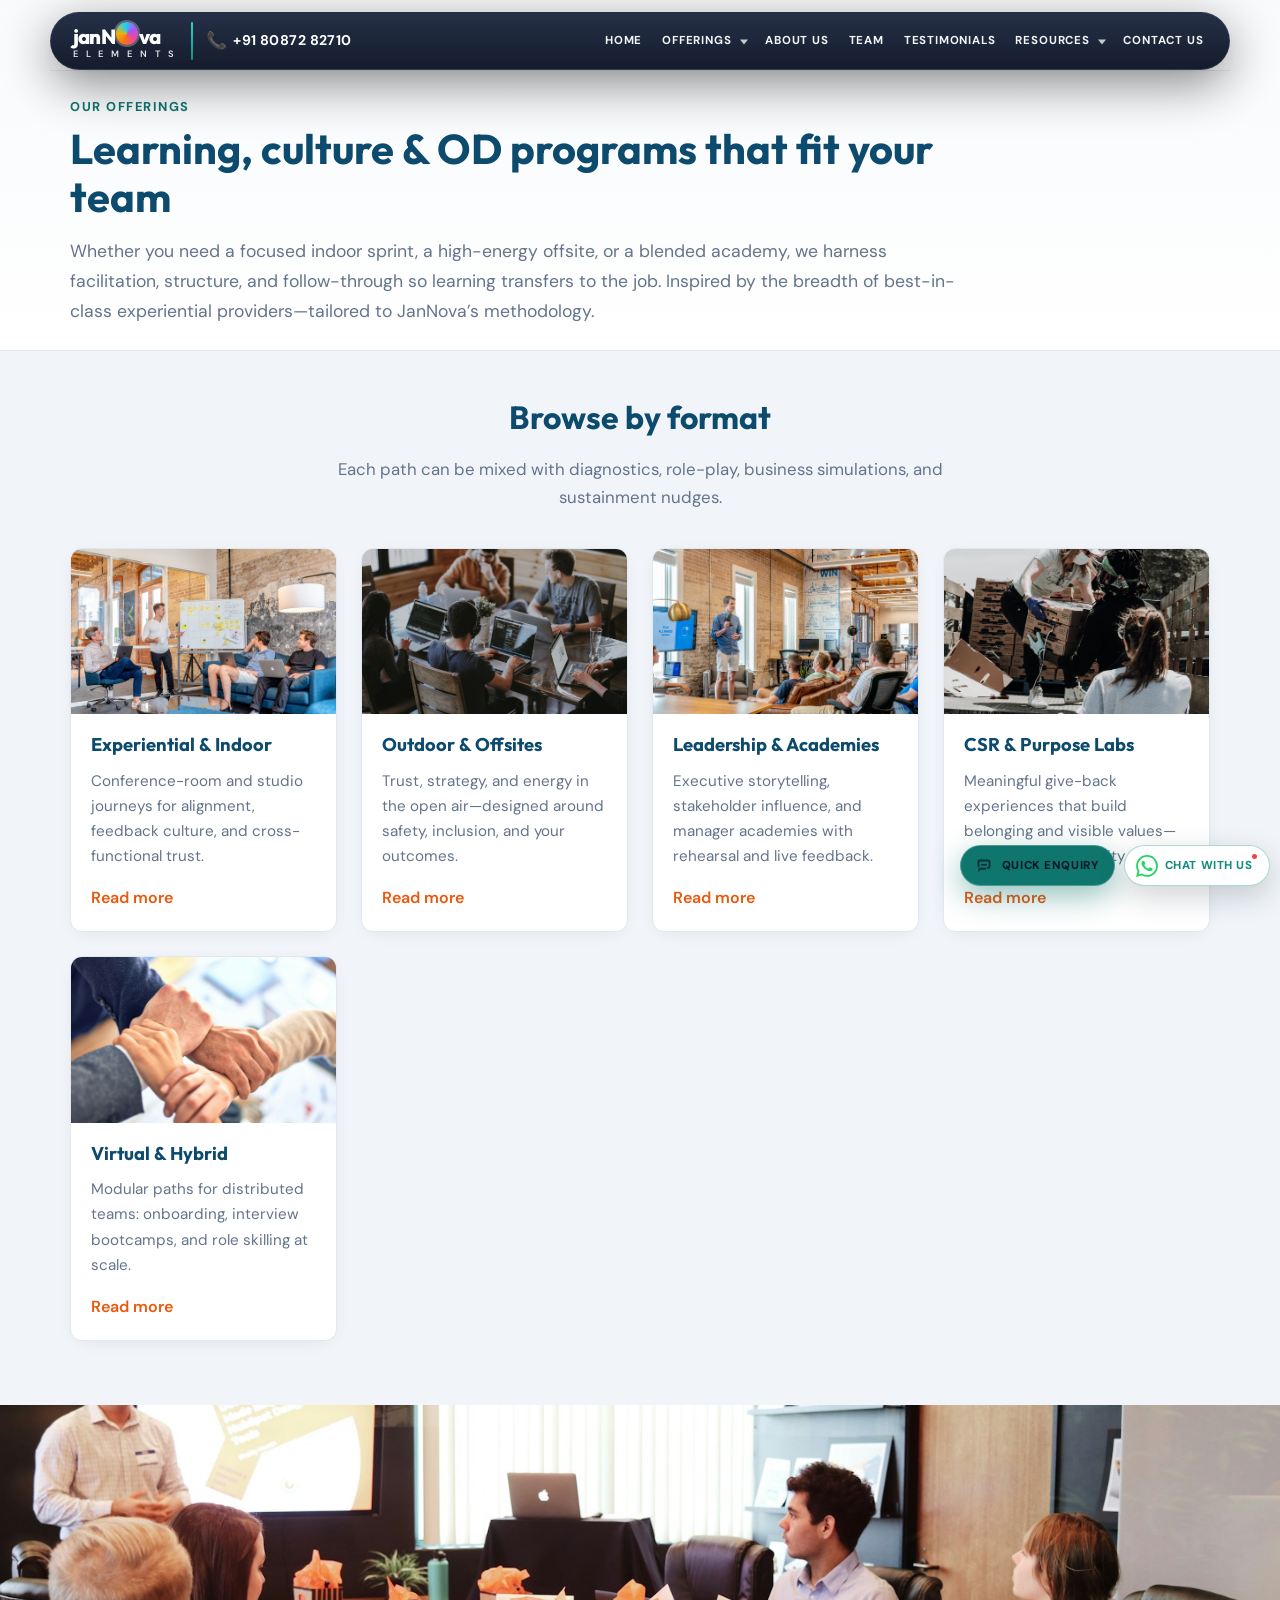
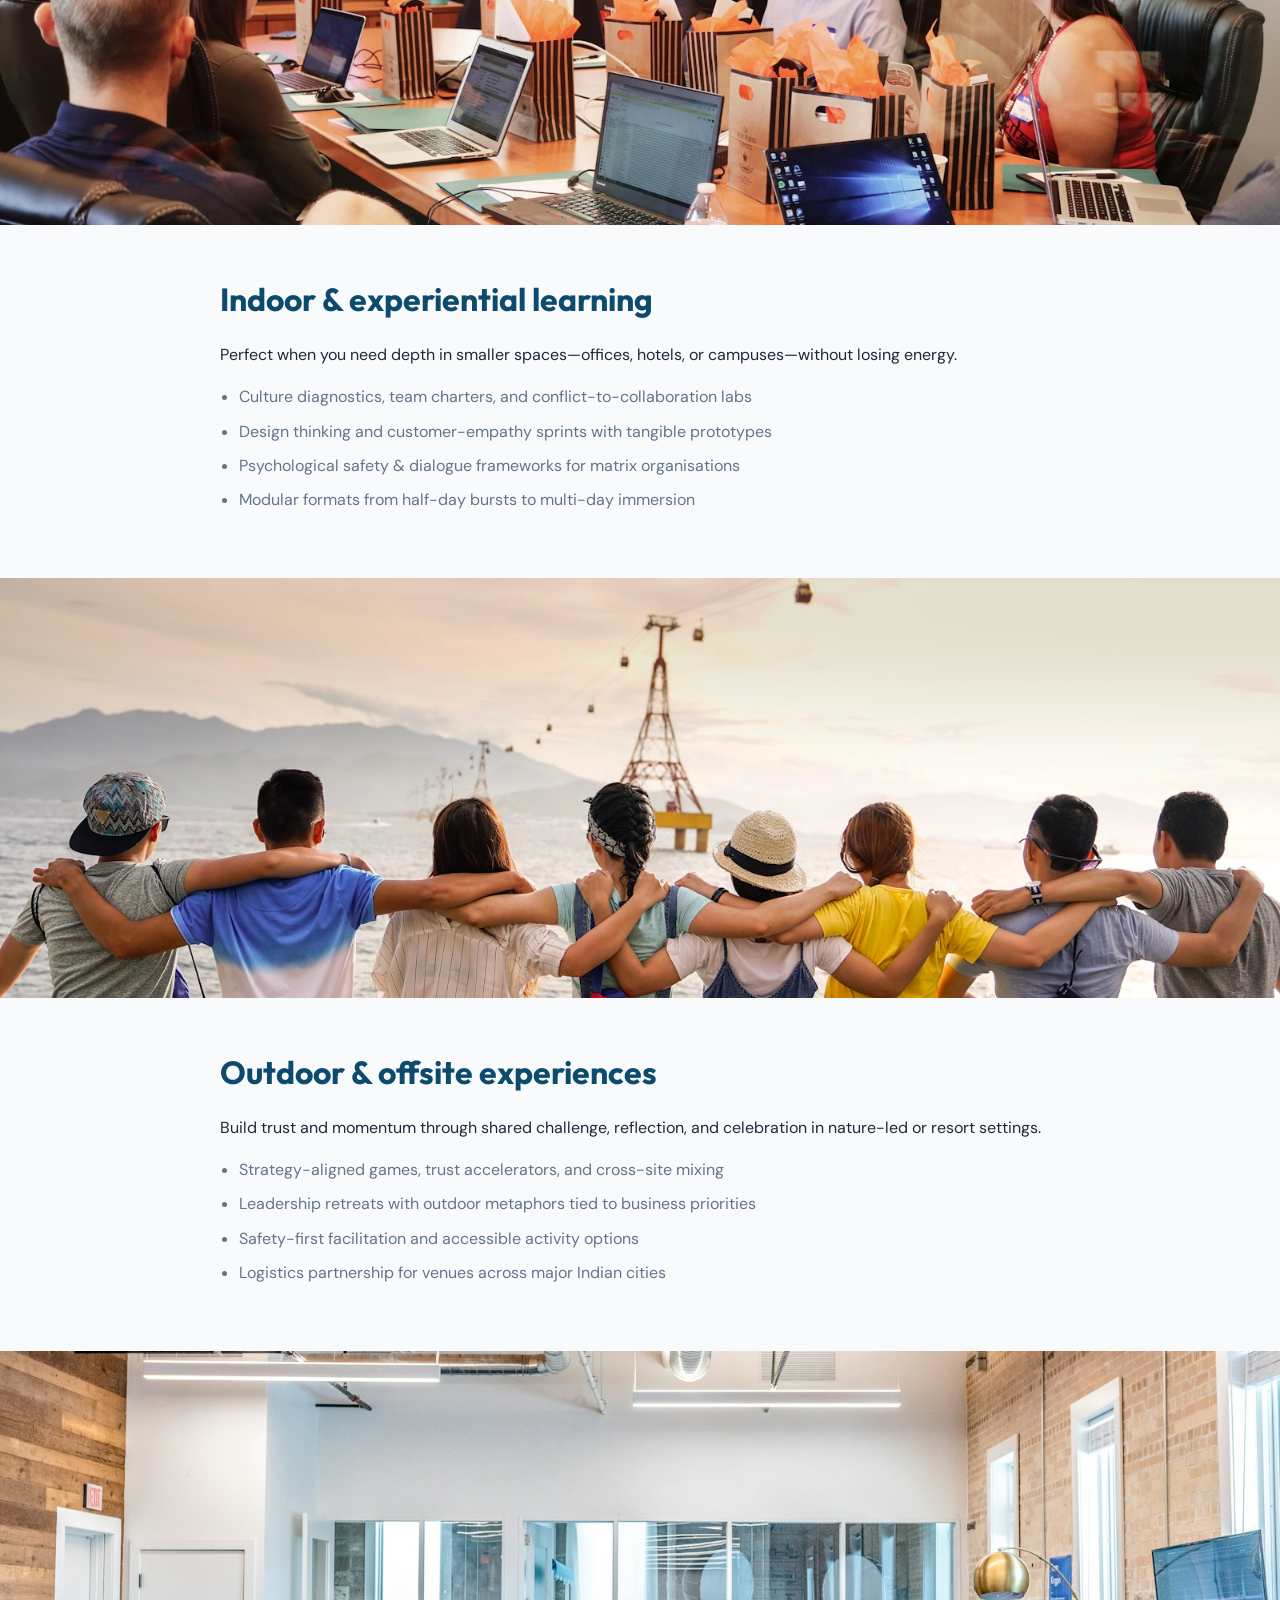
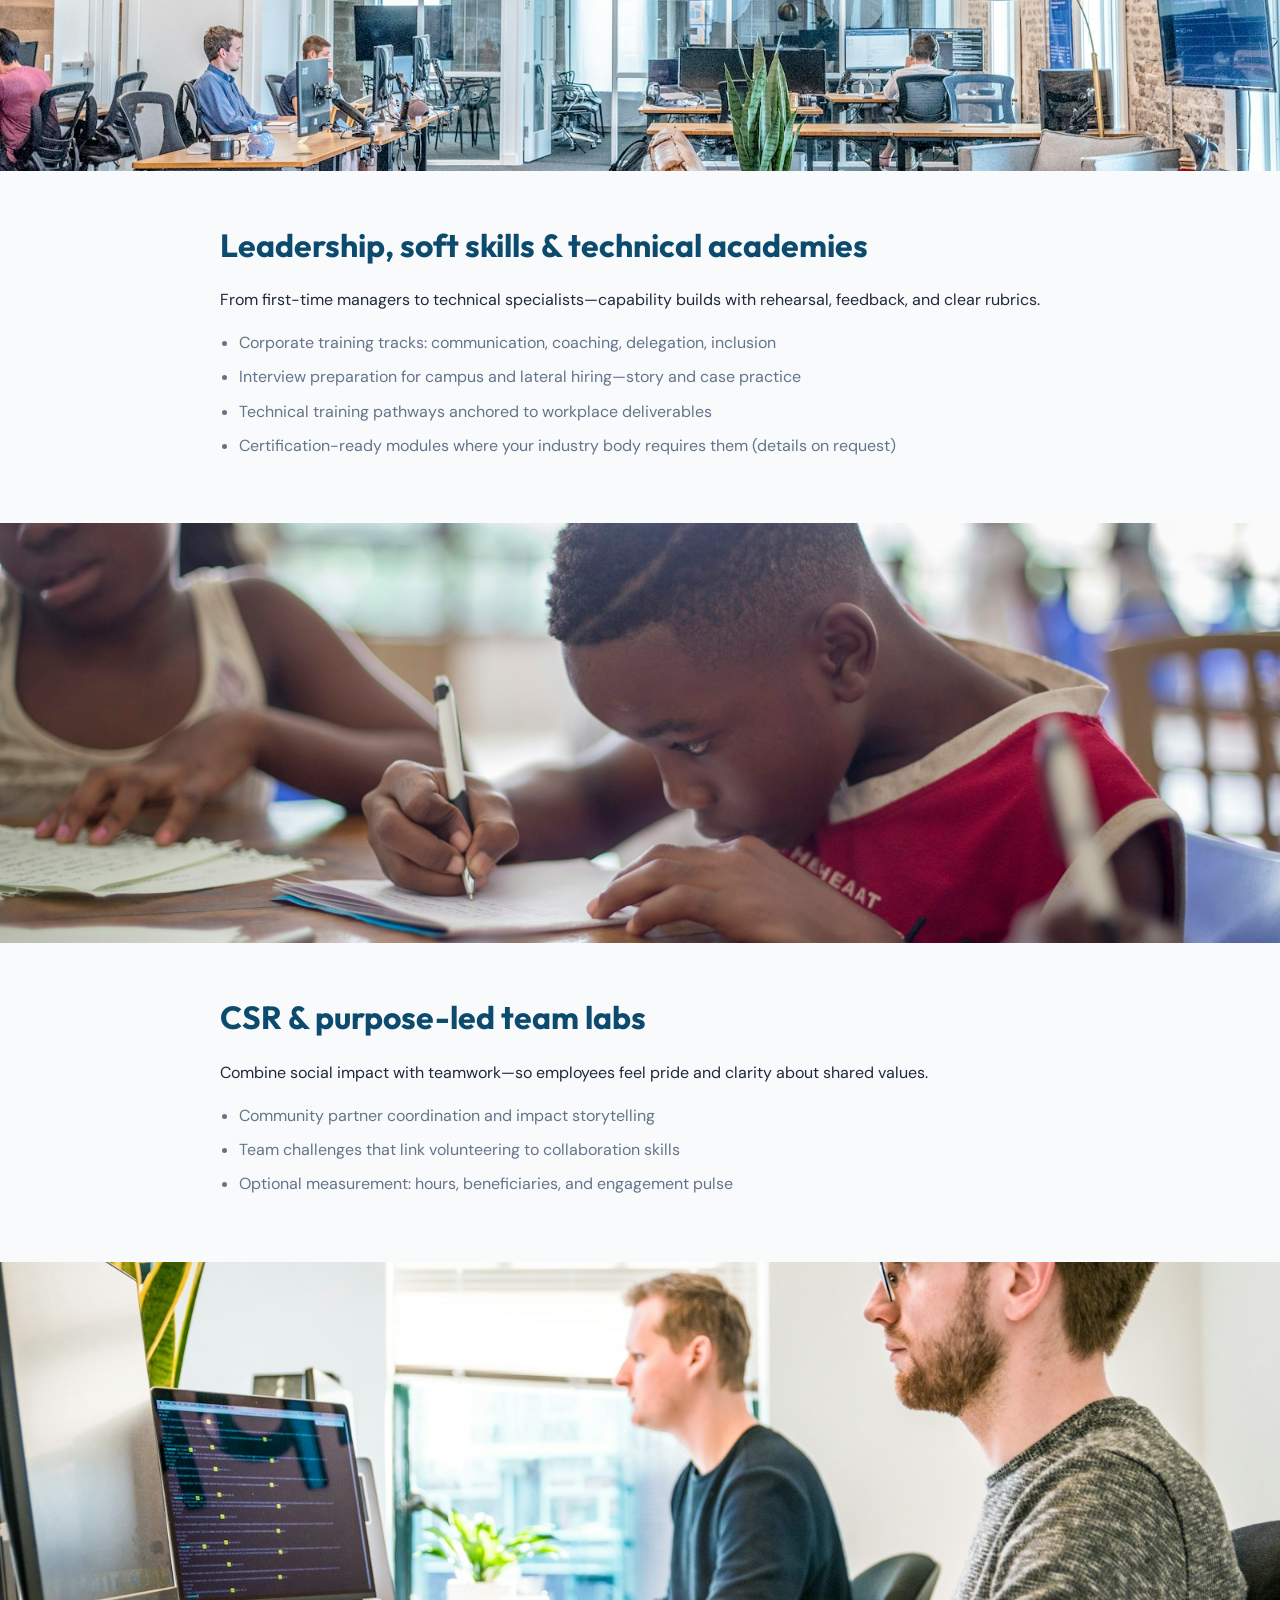
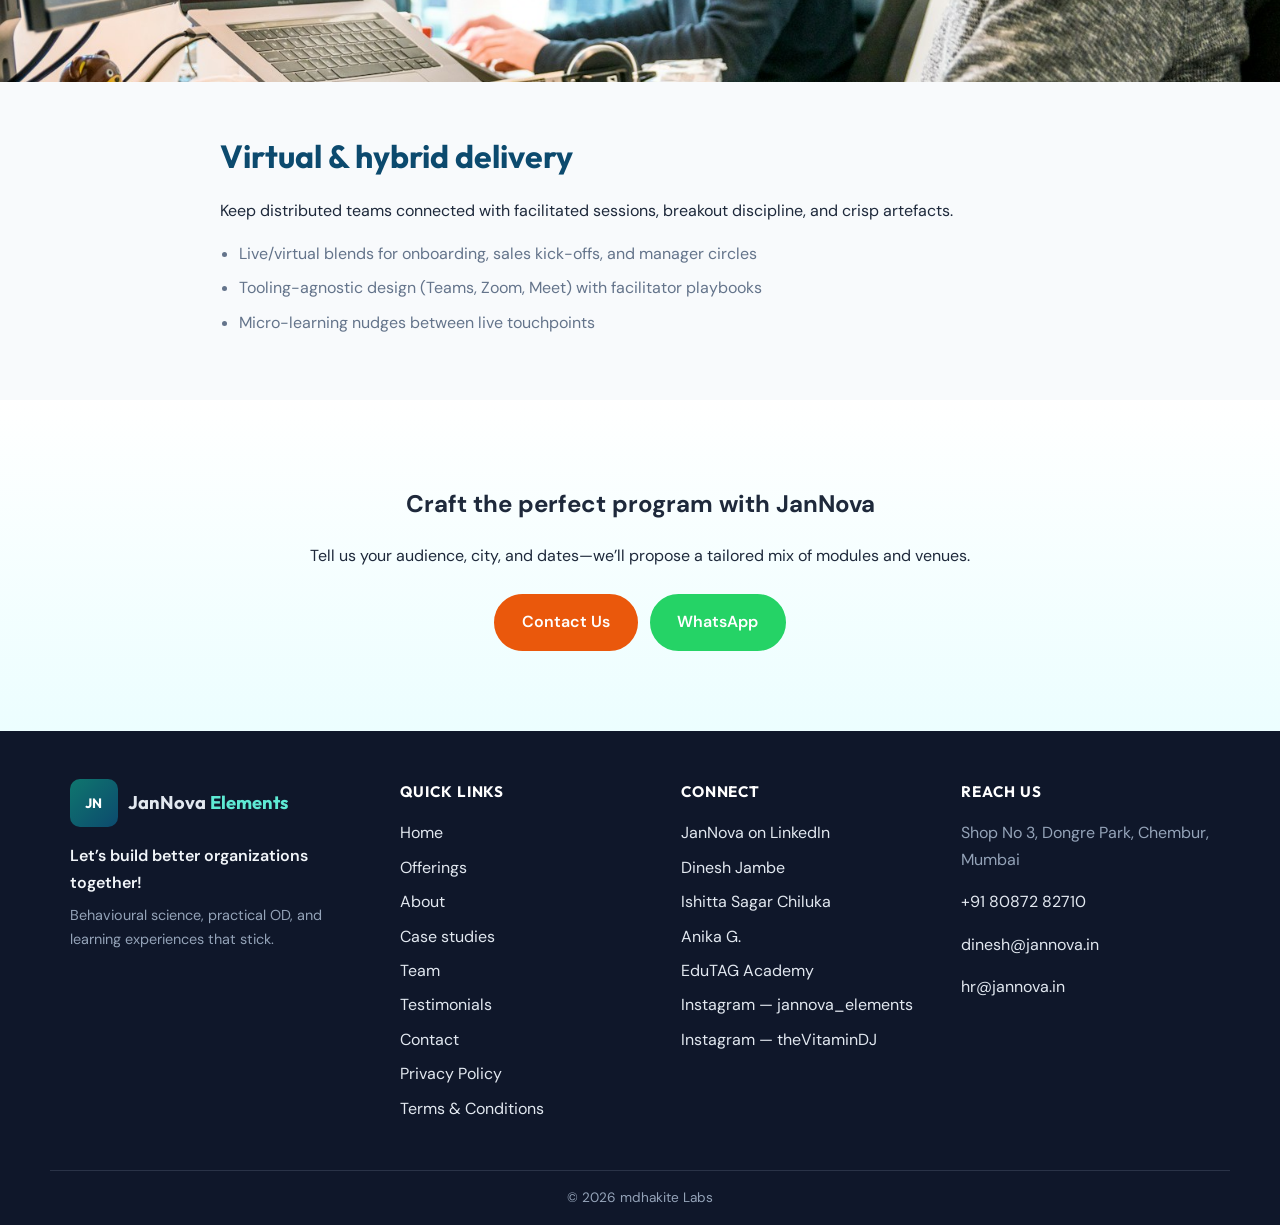
==== offerings.html @ 7cce92ab "Publish JanNova static site for GitHub Pages Co-authored-by: Cursor <cursoragent@cursor.com>" ====
<!DOCTYPE html>
<html lang="en">
<head>
  <meta charset="UTF-8">
  <meta name="viewport" content="width=device-width, initial-scale=1.0">
  <title>Our Offerings | JanNova Elements — Training &amp; OD Programs</title>
  <meta name="description" content="Explore JanNova Elements programmes: indoor and outdoor journeys, leadership academies, CSR labs, and virtual learning—customised for Indian organisations.">
  <link rel="preconnect" href="https://fonts.googleapis.com">
  <link rel="preconnect" href="https://fonts.gstatic.com" crossorigin>
  <link href="https://fonts.googleapis.com/css2?family=DM+Sans:ital,opsz,wght@0,9..40,400;0,9..40,500;0,9..40,600;0,9..40,700&family=Outfit:wght@500;600;700;800&display=swap" rel="stylesheet">
  <link rel="stylesheet" href="css/styles.css">
  <link rel="stylesheet" href="css/home-korelate.css">
</head>
<body class="page--korelate-nav">
  <a class="skip-link" href="#main">Skip to content</a>

  <div class="header-wrap header-wrap--korelate" id="headerWrap">
    <header class="site-header site-header--korelate site-header--pill" id="header">
      <div class="site-header__inner site-header__inner--korelate">
        <a href="index.html" class="logo-pill" aria-label="JanNova Elements home">
          <span class="logo-pill__word">janN<span class="logo__korelate-o" aria-hidden="true"></span>va</span>
          <span class="logo-pill__tag">E L E M E N T S</span>
        </a>
        <span class="site-header__divider--teal" aria-hidden="true"></span>
        <a href="tel:+918087282710" class="site-header__phone-pill"><span class="phone-call-emoji" aria-hidden="true">📞</span> +91 80872 82710</a>
        <span class="site-header__spacer" aria-hidden="true"></span>
        <button type="button" class="nav-toggle nav-toggle--on-dark" id="navToggle" aria-label="Open menu" aria-expanded="false" aria-controls="primaryNav">
          <span></span><span></span><span></span>
        </button>
        <nav class="nav" id="primaryNav" aria-label="Primary">
          <div class="nav-drawer__head">
            <a href="index.html" class="nav-drawer__logo" aria-label="JanNova Elements home">
              <span class="nav-drawer__logo-word">janN<span class="logo__korelate-o" aria-hidden="true"></span>va</span>
              <span class="nav-drawer__logo-tag">E L E M E N T S</span>
            </a>
            <button type="button" class="nav-drawer__close" id="navDrawerClose" aria-label="Close menu">
              <span aria-hidden="true">&times;</span>
            </button>
          </div>
          <ul class="nav__list">
            <li><a href="index.html">Home</a></li>
            <li class="nav__item nav__item--has-sub is-active-branch">
              <a href="offerings.html" class="nav__parent" aria-current="page">Offerings</a>
              <button type="button" class="nav__sub-toggle" aria-expanded="false" aria-controls="submenu-offerings" aria-label="Offerings submenu"></button>
              <ul class="nav__sub" id="submenu-offerings">
                <li><a href="offerings.html#experiential">Experiential &amp; Indoor</a></li>
                <li><a href="offerings.html#outdoor">Outdoor &amp; Offsites</a></li>
                <li><a href="offerings.html#leadership">Leadership &amp; Academies</a></li>
                <li><a href="offerings.html#csr">CSR &amp; Purpose Labs</a></li>
                <li><a href="offerings.html#virtual">Virtual &amp; Hybrid</a></li>
              </ul>
            </li>
            <li><a href="index.html#about">About Us</a></li>
            <li><a href="index.html#team">Team</a></li>
            <li><a href="index.html#testimonials">Testimonials</a></li>
            <li class="nav__item nav__item--has-sub">
              <a href="index.html#case-studies" class="nav__parent">Resources</a>
              <button type="button" class="nav__sub-toggle" aria-expanded="false" aria-controls="submenu-resources-off" aria-label="Resources submenu"></button>
              <ul class="nav__sub" id="submenu-resources-off">
                <li><a href="index.html#case-studies">Case Studies</a></li>
              </ul>
            </li>
            <li><a href="index.html#contact">Contact Us</a></li>
          </ul>
          <div class="nav-drawer__footer">
            <a class="nav-drawer__cta nav-drawer__cta--enquiry" href="index.html#contact">Quick Enquiry</a>
            <a class="nav-drawer__cta nav-drawer__cta--wa" href="https://wa.me/918087282710" target="_blank" rel="noopener noreferrer">Chat With Us</a>
          </div>
        </nav>
      </div>
    </header>
  </div>

  <div class="nav-backdrop" id="navBackdrop" aria-hidden="true"></div>

  <main id="main">
    <section class="page-hero">
      <div class="container">
        <p class="page-hero__eyebrow">Our Offerings</p>
        <h1 class="page-hero__title">Learning, culture &amp; OD programs that fit your team</h1>
        <p class="page-hero__lede">Whether you need a focused indoor sprint, a high-energy offsite, or a blended academy, we harness facilitation, structure, and follow-through so learning transfers to the job. Inspired by the breadth of best-in-class experiential providers—tailored to JanNova’s methodology.</p>
      </div>
    </section>

    <section class="section section--muted section--tight-top">
      <div class="container">
        <header class="section__head section__head--center">
          <h2>Browse by format</h2>
          <p>Each path can be mixed with diagnostics, role-play, business simulations, and sustainment nudges.</p>
        </header>
        <div class="cards cards--offerings-hero">
          <a href="#experiential" class="card card--offer card--offer-link">
            <div class="card__img-wrap">
              <img src="images/offerings/card-experiential.jpg" alt="Indoor workshop discussion" width="400" height="250" loading="lazy">
            </div>
            <h3>Experiential &amp; Indoor</h3>
            <p>Conference-room and studio journeys for alignment, feedback culture, and cross-functional trust.</p>
            <span class="card__link">Read more</span>
          </a>
          <a href="#outdoor" class="card card--offer card--offer-link">
            <div class="card__img-wrap">
              <img src="images/offerings/card-outdoor.jpg" alt="Outdoor team challenge" width="400" height="250" loading="lazy">
            </div>
            <h3>Outdoor &amp; Offsites</h3>
            <p>Trust, strategy, and energy in the open air—designed around safety, inclusion, and your outcomes.</p>
            <span class="card__link">Read more</span>
          </a>
          <a href="#leadership" class="card card--offer card--offer-link">
            <div class="card__img-wrap">
              <img src="images/offerings/card-leadership.jpg" alt="Leadership group discussion" width="400" height="250" loading="lazy">
            </div>
            <h3>Leadership &amp; Academies</h3>
            <p>Executive storytelling, stakeholder influence, and manager academies with rehearsal and live feedback.</p>
            <span class="card__link">Read more</span>
          </a>
          <a href="#csr" class="card card--offer card--offer-link">
            <div class="card__img-wrap">
              <img src="images/offerings/card-csr.jpg" alt="Team volunteering together" width="400" height="250" loading="lazy">
            </div>
            <h3>CSR &amp; Purpose Labs</h3>
            <p>Meaningful give-back experiences that build belonging and visible values—not check-box charity.</p>
            <span class="card__link">Read more</span>
          </a>
          <a href="#virtual" class="card card--offer card--offer-link">
            <div class="card__img-wrap">
              <img src="images/offerings/card-virtual.jpg" alt="Remote team video call" width="400" height="250" loading="lazy">
            </div>
            <h3>Virtual &amp; Hybrid</h3>
            <p>Modular paths for distributed teams: onboarding, interview bootcamps, and role skilling at scale.</p>
            <span class="card__link">Read more</span>
          </a>
        </div>
      </div>
    </section>

    <article class="offering-detail" id="experiential">
      <div class="offering-detail__media">
        <img src="images/offerings/detail-meeting.jpg" alt="Team meeting around table" width="960" height="540" loading="lazy">
      </div>
      <div class="container offering-detail__body">
        <h2>Indoor &amp; experiential learning</h2>
        <p class="lede">Perfect when you need depth in smaller spaces—offices, hotels, or campuses—without losing energy.</p>
        <ul class="bullet-columns">
          <li>Culture diagnostics, team charters, and conflict-to-collaboration labs</li>
          <li>Design thinking and customer-empathy sprints with tangible prototypes</li>
          <li>Psychological safety &amp; dialogue frameworks for matrix organisations</li>
          <li>Modular formats from half-day bursts to multi-day immersion</li>
        </ul>
      </div>
    </article>

    <article class="offering-detail offering-detail--alt" id="outdoor">
      <div class="offering-detail__media">
        <img src="images/offerings/detail-walking.jpg" alt="Team walking outdoors together" width="960" height="540" loading="lazy">
      </div>
      <div class="container offering-detail__body">
        <h2>Outdoor &amp; offsite experiences</h2>
        <p class="lede">Build trust and momentum through shared challenge, reflection, and celebration in nature-led or resort settings.</p>
        <ul class="bullet-columns">
          <li>Strategy-aligned games, trust accelerators, and cross-site mixing</li>
          <li>Leadership retreats with outdoor metaphors tied to business priorities</li>
          <li>Safety-first facilitation and accessible activity options</li>
          <li>Logistics partnership for venues across major Indian cities</li>
        </ul>
      </div>
    </article>

    <article class="offering-detail" id="leadership">
      <div class="offering-detail__media">
        <img src="images/offerings/detail-presenting.jpg" alt="Executive presenting to peers" width="960" height="540" loading="lazy">
      </div>
      <div class="container offering-detail__body">
        <h2>Leadership, soft skills &amp; technical academies</h2>
        <p class="lede">From first-time managers to technical specialists—capability builds with rehearsal, feedback, and clear rubrics.</p>
        <ul class="bullet-columns">
          <li>Corporate training tracks: communication, coaching, delegation, inclusion</li>
          <li>Interview preparation for campus and lateral hiring—story and case practice</li>
          <li>Technical training pathways anchored to workplace deliverables</li>
          <li>Certification-ready modules where your industry body requires them (details on request)</li>
        </ul>
      </div>
    </article>

    <article class="offering-detail offering-detail--alt" id="csr">
      <div class="offering-detail__media">
        <img src="images/offerings/detail-volunteers.jpg" alt="Volunteers packing care kits" width="960" height="540" loading="lazy">
      </div>
      <div class="container offering-detail__body">
        <h2>CSR &amp; purpose-led team labs</h2>
        <p class="lede">Combine social impact with teamwork—so employees feel pride and clarity about shared values.</p>
        <ul class="bullet-columns">
          <li>Community partner coordination and impact storytelling</li>
          <li>Team challenges that link volunteering to collaboration skills</li>
          <li>Optional measurement: hours, beneficiaries, and engagement pulse</li>
        </ul>
      </div>
    </article>

    <article class="offering-detail" id="virtual">
      <div class="offering-detail__media">
        <img src="images/offerings/detail-remote.jpg" alt="Distributed team working online" width="960" height="540" loading="lazy">
      </div>
      <div class="container offering-detail__body">
        <h2>Virtual &amp; hybrid delivery</h2>
        <p class="lede">Keep distributed teams connected with facilitated sessions, breakout discipline, and crisp artefacts.</p>
        <ul class="bullet-columns">
          <li>Live/virtual blends for onboarding, sales kick-offs, and manager circles</li>
          <li>Tooling-agnostic design (Teams, Zoom, Meet) with facilitator playbooks</li>
          <li>Micro-learning nudges between live touchpoints</li>
        </ul>
      </div>
    </article>

    <section class="section section--cta">
      <div class="container container--narrow text-center">
        <h2>Craft the perfect program with JanNova</h2>
        <p class="lede" style="margin-bottom:1.5rem">Tell us your audience, city, and dates—we’ll propose a tailored mix of modules and venues.</p>
        <div class="hero__actions" style="justify-content:center">
          <a class="btn btn--primary btn--lg" href="index.html#contact">Contact Us</a>
          <a class="btn btn--whatsapp btn--lg" href="https://wa.me/918087282710" target="_blank" rel="noopener noreferrer">WhatsApp</a>
        </div>
      </div>
    </section>
  </main>

  <footer class="site-footer">
    <div class="container site-footer__grid">
      <div>
        <a href="index.html" class="logo logo--footer">
          <span class="logo__mark">JN</span>
          <span class="logo__text">JanNova <em>Elements</em></span>
        </a>
        <p class="footer-tagline">Let’s build better organizations together!</p>
        <p class="footer-copy">Behavioural science, practical OD, and learning experiences that stick.</p>
      </div>
      <div>
        <h4 class="footer-heading">Quick links</h4>
        <ul class="footer-links">
          <li><a href="index.html">Home</a></li>
          <li><a href="offerings.html">Offerings</a></li>
          <li><a href="index.html#about">About</a></li>
          <li><a href="index.html#case-studies">Case studies</a></li>
          <li><a href="index.html#team">Team</a></li>
          <li><a href="index.html#testimonials">Testimonials</a></li>
          <li><a href="index.html#contact">Contact</a></li>
          <li><a href="privacy.html">Privacy Policy</a></li>
          <li><a href="terms.html">Terms &amp; Conditions</a></li>
        </ul>
      </div>
      <div>
        <h4 class="footer-heading">Connect</h4>
        <ul class="footer-links">
          <li><a href="https://www.linkedin.com/company/jannova-elements/" target="_blank" rel="noopener noreferrer">JanNova on LinkedIn</a></li>
          <li><a href="https://www.linkedin.com/in/dinesh-trainer-facilitator/" target="_blank" rel="noopener noreferrer">Dinesh Jambe</a></li>
          <li><a href="https://www.linkedin.com/in/ishitta-training-business/" target="_blank" rel="noopener noreferrer">Ishitta Sagar Chiluka</a></li>
          <li><a href="https://www.linkedin.com/in/anikag01/" target="_blank" rel="noopener noreferrer">Anika G.</a></li>
          <li><a href="https://www.linkedin.com/company/edutag-academy/" target="_blank" rel="noopener noreferrer">EduTAG Academy</a></li>
          <li><a href="https://www.instagram.com/jannova_elements/" target="_blank" rel="noopener noreferrer">Instagram — jannova_elements</a></li>
          <li><a href="https://www.instagram.com/theVitaminDJ/" target="_blank" rel="noopener noreferrer">Instagram — theVitaminDJ</a></li>
        </ul>
      </div>
      <div>
        <h4 class="footer-heading">Reach us</h4>
        <p class="footer-address">Shop No 3, Dongre Park, Chembur, Mumbai</p>
        <p><a href="tel:+918087282710">+91 80872 82710</a></p>
        <p><a href="mailto:dinesh@jannova.in">dinesh@jannova.in</a></p>
        <p><a href="mailto:hr@jannova.in">hr@jannova.in</a></p>
      </div>
    </div>
    <div class="container site-footer__base">
      <p>&copy; <span id="year"></span> mdhakite Labs</p>
    </div>
  </footer>

  <div class="fab-bar" role="complementary" aria-label="Quick contact">
    <a href="index.html#contact" class="fab-bar__enquiry">
      <svg class="fab-bar__svg" width="22" height="22" viewBox="0 0 24 24" fill="none" aria-hidden="true">
        <path d="M6 14h8v2H8l-2 3V14zm11-9c1.1 0 2 .9 2 2v6c0 1.1-.9 2-2 2h-2v-2h2V7H7v6H5V7c0-1.1.9-2 2-2h10z" fill="currentColor" opacity="0.85"/>
        <path d="M9 10h6v1.5H9V10z" fill="currentColor"/>
      </svg>
      Quick Enquiry
    </a>
    <a href="https://wa.me/918087282710" class="fab-bar__chat" target="_blank" rel="noopener noreferrer">
      <span class="fab-bar__dot" aria-hidden="true"></span>
      <svg width="22" height="22" viewBox="0 0 24 24" aria-hidden="true"><path fill="#25D366" d="M17.472 14.382c-.297-.149-1.758-.867-2.03-.967-.273-.099-.471-.148-.67.15-.197.297-.767.966-.94 1.164-.173.199-.347.223-.644.075-.297-.15-1.255-.463-2.39-1.475-.883-.788-1.48-1.761-1.653-2.059-.173-.297-.018-.458.13-.606.134-.133.298-.347.446-.52.149-.174.198-.298.298-.497.099-.198.05-.371-.025-.52-.075-.149-.669-1.612-.916-2.207-.242-.579-.487-.5-.669-.51-.173-.008-.371-.01-.57-.01-.198 0-.52.074-.792.372-.272.297-1.04 1.016-1.04 2.479 0 1.462 1.065 2.875 1.213 3.074.149.198 2.096 3.2 5.077 4.487.709.306 1.262.489 1.694.625.712.227 1.36.195 1.871.118.571-.085 1.758-.719 2.006-1.413.248-.694.248-1.289.173-1.413-.074-.124-.272-.198-.57-.347m-5.421 7.403h-.004a9.87 9.87 0 01-5.031-1.378l-.361-.214-3.741.982.998-3.648-.235-.374a9.86 9.86 0 01-1.51-5.26c.001-5.45 4.436-9.884 9.888-9.884 2.64 0 5.122 1.03 6.988 2.898a9.825 9.825 0 012.893 6.994c-.003 5.45-4.435 9.884-9.885 9.884m8.413-18.297A11.815 11.815 0 0012.05 0C5.495 0 .16 5.335.157 11.892c0 2.096.547 4.142 1.588 5.945L.057 24l6.305-1.654a11.882 11.882 0 005.683 1.448h.005c6.554 0 11.89-5.335 11.893-11.893a11.821 11.821 0 00-3.48-8.413Z"/></svg>
      Chat With Us
    </a>
  </div>

  <script src="js/main.js" defer></script>
</body>
</html>
---- css/styles.css ----
/* JanNova Elements — Korelate-inspired corporate training layout */
:root {
  --color-bg: #f8fafc;
  --color-surface: #ffffff;
  --color-text: #1e293b;
  --color-muted: #64748b;
  --color-primary: #0f766e;
  --color-primary-dark: #0d5c56;
  --color-accent: #ea580c;
  --color-accent-soft: #fff7ed;
  --color-header: #0c4a6e;
  --font-body: "DM Sans", system-ui, sans-serif;
  --font-display: "Outfit", system-ui, sans-serif;
  --radius: 12px;
  --shadow: 0 10px 40px -15px rgba(15, 118, 110, 0.25);
  --shadow-sm: 0 4px 20px -8px rgba(15, 23, 42, 0.12);
  --max-w: 1180px;
  --header-h: 76px;
}

*,
*::before,
*::after {
  box-sizing: border-box;
}

html {
  scroll-behavior: smooth;
}

body {
  margin: 0;
  font-family: var(--font-body);
  font-size: 1rem;
  line-height: 1.65;
  color: var(--color-text);
  background: var(--color-bg);
}

img {
  max-width: 100%;
  height: auto;
  display: block;
}

a {
  color: var(--color-primary);
  text-decoration: none;
}

a:hover {
  text-decoration: underline;
}

.container {
  width: 100%;
  max-width: var(--max-w);
  margin: 0 auto;
  padding: 0 1.25rem;
}

.skip-link {
  position: absolute;
  left: -9999px;
  top: 0;
  padding: 0.75rem 1rem;
  background: var(--color-header);
  color: #fff;
  z-index: 1000;
}

.skip-link:focus {
  left: 1rem;
  top: 1rem;
  outline: 2px solid #fff;
}

.visually-hidden {
  position: absolute;
  width: 1px;
  height: 1px;
  padding: 0;
  margin: -1px;
  overflow: hidden;
  clip: rect(0, 0, 0, 0);
  border: 0;
}

/* Top bar */
.top-bar {
  background: var(--color-header);
  color: #e0f2fe;
  font-size: 0.875rem;
}

.top-bar__inner {
  display: flex;
  align-items: center;
  gap: 0.75rem;
  min-height: 36px;
}

.top-bar__link {
  color: inherit;
}

.top-bar__link:hover {
  color: #fff;
  text-decoration: none;
}

.top-bar__sep {
  width: 1px;
  height: 14px;
  background: rgba(255, 255, 255, 0.35);
}

@media (max-width: 520px) {
  .top-bar__sep--hide-sm,
  .top-bar__link--hide-sm {
    display: none;
  }
}

/* Sticky band (top bar + main nav) — Korelate-style */
.header-wrap {
  position: sticky;
  top: 0;
  z-index: 200;
  background: var(--color-surface);
  box-shadow: 0 1px 0 rgba(15, 23, 42, 0.06), 0 8px 24px -12px rgba(15, 23, 42, 0.12);
}

/* Header */
.site-header {
  background: var(--color-surface);
  border-top: 1px solid rgba(148, 163, 184, 0.15);
}

.site-header__inner {
  display: flex;
  align-items: center;
  justify-content: space-between;
  min-height: var(--header-h);
  gap: 1rem;
}

.logo {
  display: inline-flex;
  align-items: center;
  gap: 0.65rem;
  color: var(--color-text);
  text-decoration: none;
  font-family: var(--font-display);
  font-weight: 700;
  font-size: 1.15rem;
}

.logo:hover {
  text-decoration: none;
  color: var(--color-primary);
}

.logo__mark {
  display: inline-flex;
  align-items: center;
  justify-content: center;
  width: 42px;
  height: 42px;
  background: linear-gradient(135deg, var(--color-primary), var(--color-header));
  color: #fff;
  border-radius: 10px;
  font-size: 0.85rem;
  letter-spacing: 0.02em;
}

.logo__text em {
  font-style: normal;
  color: var(--color-primary);
}

.logo--footer .logo__mark {
  width: 48px;
  height: 48px;
}

.nav-toggle {
  display: none;
  flex-direction: column;
  justify-content: center;
  gap: 6px;
  width: 44px;
  height: 44px;
  padding: 0;
  border: none;
  background: transparent;
  cursor: pointer;
}

.nav-toggle span {
  display: block;
  height: 2px;
  background: var(--color-text);
  border-radius: 1px;
}

.nav__list {
  list-style: none;
  margin: 0;
  padding: 0;
  display: flex;
  flex-wrap: wrap;
  gap: 0.15rem 0.25rem;
  align-items: center;
}

.nav__list > li > a:not(.nav__parent),
.nav__list > li.nav__item--has-sub > .nav__parent {
  color: var(--color-text);
  font-weight: 600;
  font-size: 0.8125rem;
  letter-spacing: 0.04em;
  text-transform: uppercase;
  padding: 0.5rem 0.65rem;
  border-radius: 6px;
  display: inline-block;
}

.nav__list > li > a:hover,
.nav__list > li > a:focus-visible,
.nav__parent:hover,
.nav__parent:focus-visible {
  color: var(--color-primary);
  text-decoration: none;
  background: rgba(15, 118, 110, 0.06);
}

.nav__item {
  position: relative;
}

.nav__item--has-sub > .nav__parent {
  padding-right: 1.35rem;
  position: relative;
}

.nav__item--has-sub > .nav__parent::after {
  content: "";
  position: absolute;
  right: 0.35rem;
  top: 50%;
  width: 0;
  height: 0;
  border-left: 4px solid transparent;
  border-right: 4px solid transparent;
  border-top: 5px solid var(--color-muted);
  transform: translateY(-30%);
}

.nav__sub-toggle {
  display: none;
}

.nav__sub {
  list-style: none;
  margin: 0;
  padding: 0.5rem 0;
  position: absolute;
  top: 100%;
  left: 0;
  min-width: 240px;
  background: var(--color-surface);
  border-radius: var(--radius);
  box-shadow: 0 16px 48px -12px rgba(15, 23, 42, 0.2);
  border: 1px solid #e2e8f0;
  opacity: 0;
  visibility: hidden;
  transform: translateY(6px);
  transition: opacity 0.2s, transform 0.2s, visibility 0.2s;
  z-index: 50;
}

.nav__sub a {
  display: block;
  padding: 0.5rem 1.1rem;
  font-size: 0.9rem;
  font-weight: 500;
  text-transform: none;
  letter-spacing: normal;
  color: var(--color-text);
}

.nav__sub a:hover {
  background: #f1f5f9;
  color: var(--color-primary);
  text-decoration: none;
}

@media (hover: hover) and (pointer: fine) {
  .nav__item--has-sub:hover .nav__sub,
  .nav__item--has-sub:focus-within .nav__sub {
    opacity: 1;
    visibility: visible;
    transform: translateY(0);
  }
}

.nav__cta {
  display: flex;
  align-items: center;
  gap: 0.5rem;
  margin-left: 0.5rem;
  padding-left: 0.75rem;
  border-left: 1px solid #e2e8f0;
}

.btn--header-call {
  background: transparent;
  color: var(--color-header);
  border: 2px solid #cbd5e1;
  font-size: 0.8rem;
  padding: 0.5rem 0.9rem;
}

.btn--header-call:hover {
  border-color: var(--color-primary);
  color: var(--color-primary);
  background: rgba(15, 118, 110, 0.06);
}

.site-header--simple .site-header__actions {
  display: flex;
  align-items: center;
  gap: 1rem;
}

.simple-nav-link {
  font-weight: 600;
  color: var(--color-text);
}

.simple-nav-link:hover {
  color: var(--color-primary);
  text-decoration: none;
}

.nav {
  display: flex;
  align-items: center;
  gap: 1.5rem;
}

/* Korelate mobile drawer chrome (hidden on desktop) */
.nav-drawer__head,
.nav-drawer__footer {
  display: none;
}

.btn--nav {
  flex-shrink: 0;
}

/* Buttons */
.btn {
  display: inline-flex;
  align-items: center;
  justify-content: center;
  gap: 0.5rem;
  padding: 0.65rem 1.35rem;
  font-family: inherit;
  font-size: 0.95rem;
  font-weight: 600;
  border-radius: 999px;
  border: 2px solid transparent;
  cursor: pointer;
  text-decoration: none;
  transition: background 0.2s, color 0.2s, border-color 0.2s, transform 0.15s;
}

.btn:hover {
  text-decoration: none;
}

.btn--primary {
  background: var(--color-accent);
  color: #fff;
  border-color: var(--color-accent);
}

.btn--primary:hover {
  background: #c2410c;
  border-color: #c2410c;
  color: #fff;
}

.btn--outline {
  background: var(--color-surface);
  color: var(--color-header);
  border: 2px solid var(--color-header);
}

.btn--outline:hover {
  background: var(--color-header);
  color: #fff;
}

.btn--ghost {
  background: transparent;
  border-color: var(--color-primary);
  color: var(--color-primary);
}

.btn--ghost:hover {
  background: rgba(15, 118, 110, 0.08);
  color: var(--color-primary-dark);
}

.btn--whatsapp {
  background: #25d366;
  color: #fff;
  border-color: #25d366;
}

.btn--whatsapp:hover {
  background: #1da851;
  border-color: #1da851;
  color: #fff;
}

.btn--instagram {
  background: linear-gradient(45deg, #f09433, #e6683c, #dc2743, #cc2366, #bc1888);
  color: #fff;
  border: none;
}

.btn--instagram:hover {
  filter: brightness(1.05);
  color: #fff;
}

.btn--linkedin {
  background: #0a66c2;
  color: #fff;
  border: none;
}

.btn--linkedin:hover {
  background: #004182;
  color: #fff;
  filter: none;
}

.btn--lg {
  padding: 0.85rem 1.6rem;
  font-size: 1rem;
}

.btn--block {
  width: 100%;
}

/* Hero */
.hero {
  position: relative;
  padding: 3rem 0 3.5rem;
  overflow: hidden;
  background: linear-gradient(165deg, #ecfeff 0%, var(--color-bg) 45%, #fff 100%);
}

.hero--korelate {
  padding: 3.25rem 0 4rem;
}

.hero--korelate h1 {
  font-size: clamp(2.1rem, 4.6vw, 3.05rem);
  line-height: 1.12;
  font-weight: 700;
}

.hero__media--lift {
  box-shadow: 0 24px 60px -20px rgba(12, 74, 110, 0.35);
}

.hero__media--lift img {
  aspect-ratio: 5 / 4.2;
  object-position: center 20%;
}

.hero__bg {
  position: absolute;
  inset: 0;
  background: radial-gradient(ellipse 80% 60% at 70% -10%, rgba(14, 165, 233, 0.18), transparent),
    radial-gradient(ellipse 50% 40% at 10% 80%, rgba(15, 118, 110, 0.12), transparent);
  pointer-events: none;
}

.hero__grid {
  position: relative;
  display: grid;
  grid-template-columns: 1fr 1fr;
  gap: 2.5rem;
  align-items: center;
}

.hero__content {
  max-width: 34rem;
}

.eyebrow {
  text-transform: uppercase;
  letter-spacing: 0.12em;
  font-size: 0.75rem;
  font-weight: 700;
  color: var(--color-primary);
  margin: 0 0 0.75rem;
}

.hero h1 {
  font-family: var(--font-display);
  font-size: clamp(2rem, 4vw, 2.75rem);
  line-height:1.15;
  margin: 0 0 1rem;
  color: var(--color-header);
}

.hero__accent {
  color: var(--color-accent);
}

.hero__lede {
  font-size: 1.1rem;
  color: var(--color-muted);
  margin: 0 0 1.75rem;
}

.hero__actions {
  display: flex;
  flex-wrap: wrap;
  gap: 0.75rem;
}

.hero__media {
  border-radius: var(--radius);
  overflow: hidden;
  box-shadow: var(--shadow);
  border: 1px solid rgba(15, 118, 110, 0.15);
}

.hero__media img {
  width: 100%;
  object-fit: cover;
  aspect-ratio: 5/4;
}

/* Sections */
.section {
  padding: 4rem 0;
}

.section--muted {
  background: #f1f5f9;
}

.section--clients {
  background: var(--color-surface);
  border-top: 1px solid #e2e8f0;
  border-bottom: 1px solid #e2e8f0;
}

.section--cta {
  background: linear-gradient(180deg, #fff 0%, #ecfeff 100%);
}

.section__head {
  margin-bottom: 2.25rem;
  max-width: 42rem;
}

.section__head--center {
  text-align: center;
  margin-left: auto;
  margin-right: auto;
}

.section__head--left {
  text-align: left;
  margin-bottom: 1.5rem;
}

.section__head h2 {
  font-family: var(--font-display);
  font-size: clamp(1.65rem, 3vw, 2rem);
  margin: 0 0 0.75rem;
  color: var(--color-header);
}

.section__head p {
  margin: 0;
  color: var(--color-muted);
  font-size: 1.05rem;
}

.section__kicker {
  font-family: var(--font-display);
  font-size: 0.8rem;
  font-weight: 700;
  letter-spacing: 0.1em;
  text-transform: uppercase;
  color: var(--color-accent);
  margin: 0 0 0.35rem;
}

.section--tight-top {
  padding-top: 2.5rem;
}

.section__actions {
  text-align: center;
  margin-top: 2rem;
}

.text-center {
  text-align: center;
}

.container--narrow {
  max-width: 720px;
}

/* Page hero (inner pages) */
.page-hero {
  padding: 2.5rem 0 1.5rem;
  background: linear-gradient(180deg, #f8fafc 0%, #fff 100%);
  border-bottom: 1px solid #e2e8f0;
}

.page-hero__eyebrow {
  font-size: 0.8rem;
  font-weight: 700;
  letter-spacing: 0.12em;
  text-transform: uppercase;
  color: var(--color-primary);
  margin: 0 0 0.5rem;
}

.page-hero__title {
  font-family: var(--font-display);
  font-size: clamp(1.85rem, 3.5vw, 2.6rem);
  color: var(--color-header);
  line-height: 1.15;
  margin: 0 0 1rem;
  max-width: 880px;
}

.page-hero__lede {
  margin: 0;
  font-size: 1.1rem;
  color: var(--color-muted);
  max-width: 900px;
  line-height: 1.7;
}

/* Highlight tiles (Korelate “Popular” style) */
.section--highlights {
  background: var(--color-surface);
}

.highlights-split {
  display: grid;
  grid-template-columns: 1fr 1fr;
  gap: 1.5rem;
  max-width: 900px;
  margin: 0 auto;
}

.highlight-tile {
  background: #f8fafc;
  border: 1px solid #e2e8f0;
  border-radius: var(--radius);
  padding: 2rem 1.75rem;
}

.highlight-tile--accent {
  background: linear-gradient(145deg, #fff7ed, #ffedd5);
  border-color: #fed7aa;
}

.highlight-tile__num {
  font-family: var(--font-display);
  font-size: 2rem;
  font-weight: 700;
  color: var(--color-accent);
  display: block;
  margin-bottom: 0.5rem;
}

.highlight-tile h3 {
  font-family: var(--font-display);
  font-size: 1.35rem;
  line-height: 1.25;
  margin: 0 0 0.75rem;
  color: var(--color-header);
}

.highlight-tile p {
  margin: 0;
  color: var(--color-muted);
  font-size: 0.98rem;
}

.kicker-banner {
  background: var(--color-header);
  color: #e0f2fe;
  padding: 2rem 0;
  text-align: center;
}

.kicker-banner__title {
  font-family: var(--font-display);
  font-size: clamp(1.25rem, 2.5vw, 1.65rem);
  font-weight: 700;
  margin: 0;
  line-height: 1.35;
}

/* Logo marquee (Trusted by) */
.section--marquee-wrap {
  padding-bottom: 2.5rem;
}

.marquee {
  overflow: hidden;
  mask-image: linear-gradient(90deg, transparent, #000 8%, #000 92%, transparent);
  -webkit-mask-image: linear-gradient(90deg, transparent, #000 8%, #000 92%, transparent);
}

.marquee__track {
  display: flex;
  width: max-content;
  gap: 3rem;
  animation: marquee-scroll 45s linear infinite;
  padding: 1rem 0;
  align-items: center;
}

.marquee__group {
  display: flex;
  gap: 3rem;
  align-items: center;
}

.marquee img {
  flex-shrink: 0;
  opacity: 0.88;
  filter: grayscale(0.4);
  transition: opacity 0.2s, filter 0.2s;
}

.marquee img:hover {
  opacity: 1;
  filter: grayscale(0);
}

@keyframes marquee-scroll {
  to {
    transform: translateX(-50%);
  }
}

/* Offerings page grids */
.cards--offerings-hero {
  display: grid;
  grid-template-columns: repeat(auto-fill, minmax(260px, 1fr));
  gap: 1.5rem;
}

.card--offer-link {
  text-decoration: none;
  color: inherit;
  cursor: pointer;
  transition: box-shadow 0.2s, transform 0.2s;
  display: flex;
  flex-direction: column;
}

.card--offer-link h3,
.card--offer-link p {
  color: inherit;
}

.card--offer-link:hover {
  text-decoration: none;
  color: inherit;
  box-shadow: 0 12px 40px -15px rgba(15, 23, 42, 0.2);
  transform: translateY(-2px);
}

.card--offer-link .card__link {
  margin-top: auto;
}

.offering-detail {
  padding: 0;
}

.offering-detail__media {
  max-height: 420px;
  overflow: hidden;
}

.offering-detail__media img {
  width: 100%;
  height: 100%;
  max-height: 420px;
  object-fit: cover;
}

.offering-detail__body {
  padding: 3rem 1.25rem 3.5rem;
  max-width: 880px;
}

.offering-detail__body h2 {
  font-family: var(--font-display);
  color: var(--color-header);
  font-size: clamp(1.5rem, 2.5vw, 2rem);
  margin: 0 0 0.75rem;
}

.offering-detail--alt .offering-detail__body {
  background: #f8fafc;
}

.bullet-columns {
  margin: 0;
  padding-left: 1.2rem;
  color: var(--color-muted);
}

.bullet-columns li {
  margin-bottom: 0.5rem;
}

.about-visual {
  border-radius: var(--radius);
  overflow: hidden;
  box-shadow: var(--shadow-sm);
  border: 1px solid #e2e8f0;
  margin-bottom: 0.5rem;
}

.about-visual img {
  width: 100%;
  aspect-ratio: 4 / 3;
  object-fit: cover;
}

.pill-list {
  list-style: none;
  margin: 1rem 0 1.5rem;
  padding: 0;
}

.pill-list li {
  position: relative;
  padding-left: 1.35rem;
  margin-bottom: 0.5rem;
  color: var(--color-muted);
}

.pill-list li::before {
  content: "";
  position: absolute;
  left: 0;
  top: 0.55rem;
  width: 8px;
  height: 8px;
  border-radius: 50%;
  background: var(--color-accent);
}

.about-tabs {
  display: grid;
  grid-template-columns: 1fr 1fr;
  gap: 1rem;
  margin: 1.5rem 0;
}

.about-tab {
  background: #f1f5f9;
  padding: 1rem 1.15rem;
  border-radius: 10px;
  border: 1px solid #e2e8f0;
}

.about-tab h3 {
  margin: 0 0 0.35rem;
  font-size: 1rem;
  color: var(--color-header);
}

.about-tab p {
  margin: 0;
  font-size: 0.9rem;
  color: var(--color-muted);
}

/* FAQ */
.section--faq {
  background: #f8fafc;
}

.faq-list {
  display: flex;
  flex-direction: column;
  gap: 0.65rem;
}

.faq-item {
  background: var(--color-surface);
  border: 1px solid #e2e8f0;
  border-radius: 10px;
  padding: 0 1rem;
}

.faq-item summary {
  cursor: pointer;
  font-weight: 600;
  color: var(--color-header);
  padding: 1rem 0;
  list-style: none;
}

.faq-item summary::-webkit-details-marker {
  display: none;
}

.faq-item summary::after {
  content: "+";
  float: right;
  color: var(--color-primary);
  font-weight: 700;
}

.faq-item[open] summary::after {
  content: "–";
}

.faq-item p {
  margin: 0 0 1rem;
  color: var(--color-muted);
  font-size: 0.95rem;
}

.contact-actions {
  display: flex;
  flex-wrap: wrap;
  gap: 0.75rem;
}

.enquiry-form__buttons {
  display: flex;
  flex-direction: column;
  gap: 0.65rem;
  margin-top: 0.25rem;
}

/* Cards */
.cards {
  display: grid;
  gap: 1.5rem;
}

.cards--4 {
  grid-template-columns: repeat(4, 1fr);
}

.cards--3 {
  grid-template-columns: repeat(3, 1fr);
}

.cards--2 {
  grid-template-columns: repeat(2, 1fr);
}

.card {
  background: var(--color-surface);
  border-radius: var(--radius);
  padding: 1.25rem;
  box-shadow: var(--shadow-sm);
  border: 1px solid #e2e8f0;
}

.card--offer {
  padding: 0;
  overflow: hidden;
  display: flex;
  flex-direction: column;
}

.card__img-wrap {
  aspect-ratio: 16 / 10;
  overflow: hidden;
}

.card__img-wrap img {
  width: 100%;
  height: 100%;
  object-fit: cover;
  transition: transform 0.35s ease;
}

.card--offer:hover .card__img-wrap img {
  transform: scale(1.04);
}

.card--offer h3 {
  font-family: var(--font-display);
  font-size: 1.15rem;
  margin: 1rem 1.25rem 0.5rem;
  color: var(--color-header);
}

.card--offer p {
  margin: 0 1.25rem 1rem;
  color: var(--color-muted);
  font-size: 0.95rem;
  flex: 1;
}

.card__link {
  margin: 0 1.25rem 1.25rem;
  font-weight: 600;
  color: var(--color-accent);
}

.card__link:hover {
  color: #c2410c;
}

.card--person {
  text-align: center;
  padding: 2rem 1.5rem;
}

.card__person-photo {
  width: 140px;
  height: 140px;
  margin: 0 auto 1rem;
  border-radius: 50%;
  overflow: hidden;
  border: 4px solid var(--color-primary);
  box-shadow: var(--shadow-sm);
}

.card__person-photo img {
  width: 100%;
  height: 100%;
  object-fit: cover;
}

.card--person h3 {
  font-family: var(--font-display);
  margin: 0 0 0.35rem;
  color: var(--color-header);
}

.card__role {
  font-size: 0.9rem;
  font-weight: 600;
  color: var(--color-primary);
  margin: 0 0 1rem;
}

.card--person p {
  text-align: left;
  color: var(--color-muted);
  font-size: 0.95rem;
  margin: 0 0 0.75rem;
}

.inline-link {
  font-weight: 600;
}

/* Process */
.process {
  display: grid;
  grid-template-columns: repeat(4, 1fr);
  gap: 1.25rem;
}

.process__step {
  background: var(--color-surface);
  padding: 1.5rem;
  border-radius: var(--radius);
  border: 1px solid #e2e8f0;
  position: relative;
}

.process__num {
  display: block;
  font-family: var(--font-display);
  font-weight: 700;
  font-size: 1.5rem;
  color: var(--color-accent);
  margin-bottom: 0.5rem;
}

.process__step h3 {
  margin: 0 0 0.5rem;
  font-size: 1.1rem;
  color: var(--color-header);
}

.process__step p {
  margin: 0;
  font-size: 0.95rem;
  color: var(--color-muted);
}

/* Logo strip */
.logo-strip {
  list-style: none;
  margin: 0;
  padding: 0;
  display: flex;
  flex-wrap: wrap;
  justify-content: center;
  gap: 1rem;
}

.logo-strip__item {
  display: flex;
  align-items: center;
  justify-content: center;
  min-width: 140px;
  min-height: 56px;
  padding: 0.75rem 1rem;
  background: #f8fafc;
  border: 1px dashed #cbd5e1;
  border-radius: 8px;
  font-size: 0.8rem;
  font-weight: 600;
  color: var(--color-muted);
  text-align: center;
}

/* Two column about */
.two-col {
  display: grid;
  grid-template-columns: 1.1fr 0.9fr;
  gap: 2.5rem;
  align-items: start;
}

.two-col--reverse {
  grid-template-columns: 1fr 1fr;
  align-items: center;
}

.lead {
  font-size: 1.15rem;
  color: var(--color-text);
}

.philosophy {
  margin-top: 1.5rem;
}

.philosophy h3 {
  font-family: var(--font-display);
  color: var(--color-header);
  margin-bottom: 0.75rem;
}

.check-list {
  margin: 0;
  padding-left: 1.1rem;
  color: var(--color-muted);
}

.check-list li {
  margin-bottom: 0.5rem;
}

.about-aside {
  display: flex;
  flex-direction: column;
  gap: 1.25rem;
}

.about-card {
  background: var(--color-surface);
  padding: 1.5rem;
  border-radius: var(--radius);
  border-left: 4px solid var(--color-primary);
  box-shadow: var(--shadow-sm);
}

.about-card__title {
  font-family: var(--font-display);
  font-weight: 700;
  color: var(--color-header);
  margin: 0 0 0.75rem;
}

.about-card--accent {
  background: var(--color-accent-soft);
  border-left-color: var(--color-accent);
}

.mini-list {
  margin: 0;
  padding-left: 1.1rem;
  color: var(--color-muted);
}

.mini-list li {
  margin-bottom: 0.4rem;
}

/* Stats */
.stats {
  background: linear-gradient(135deg, var(--color-header) 0%, #0f766e 100%);
  color: #fff;
  padding: 3rem 0;
}

.stats__grid {
  display: grid;
  grid-template-columns: repeat(4, 1fr);
  gap: 1.5rem;
  text-align: center;
}

.stat__num {
  display: block;
  font-family: var(--font-display);
  font-size: clamp(1.75rem, 4vw, 2.5rem);
  font-weight: 700;
  margin-bottom: 0.35rem;
}

.stat__label {
  font-size: 0.9rem;
  opacity: 0.92;
  line-height: 1.4;
}

/* EduTAG banner */
.edutag-banner {
  margin-top: 2.5rem;
  padding: 1.5rem 1.75rem;
  background: linear-gradient(90deg, #e0f2fe, #f0fdfa);
  border-radius: var(--radius);
  border: 1px solid #bae6fd;
}

.edutag-banner h3 {
  margin: 0 0 0.5rem;
  font-family: var(--font-display);
  color: var(--color-header);
}

.edutag-banner p {
  margin: 0;
  color: var(--color-muted);
}

/* Social section */
.social-btns {
  display: flex;
  flex-wrap: wrap;
  gap: 0.75rem;
  margin-top: 0.5rem;
}

.social-visual img {
  border-radius: var(--radius);
  box-shadow: var(--shadow-sm);
}

/* Testimonials */
.quote-card {
  margin: 0;
  padding: 1.5rem;
  background: var(--color-surface);
  border-radius: var(--radius);
  border: 1px solid #e2e8f0;
  box-shadow: var(--shadow-sm);
  display: flex;
  flex-direction: column;
}

.quote-card p {
  margin: 0 0 1.25rem;
  font-size: 1rem;
  color: var(--color-text);
  flex: 1;
}

.quote-card footer {
  font-size: 0.875rem;
  color: var(--color-muted);
}

.quote-card strong {
  display: block;
  color: var(--color-header);
}

/* Contact */
.contact-grid {
  align-items: start;
}

.contact-list {
  list-style: none;
  margin: 0 0 1.5rem;
  padding: 0;
}

.contact-list li {
  margin-bottom: 1rem;
}

.contact-list__label {
  display: block;
  font-size: 0.75rem;
  font-weight: 700;
  text-transform: uppercase;
  letter-spacing: 0.06em;
  color: var(--color-muted);
  margin-bottom: 0.2rem;
}

.contact-card {
  background: var(--color-surface);
  padding: 2rem;
  border-radius: var(--radius);
  box-shadow: var(--shadow);
  border: 1px solid #e2e8f0;
}

.contact-card h3 {
  margin: 0 0 0.5rem;
  font-family: var(--font-display);
  color: var(--color-header);
}

.contact-card__hint {
  margin: 0 0 1.25rem;
  font-size: 0.9rem;
  color: var(--color-muted);
}

.enquiry-form label {
  display: block;
  font-size: 0.85rem;
  font-weight: 600;
  margin-bottom: 0.35rem;
  color: var(--color-text);
}

.enquiry-form input,
.enquiry-form textarea {
  width: 100%;
  margin-bottom: 1rem;
  padding: 0.65rem 0.85rem;
  border: 1px solid #cbd5e1;
  border-radius: 8px;
  font-family: inherit;
  font-size: 1rem;
}

.enquiry-form input:focus,
.enquiry-form textarea:focus {
  outline: 2px solid var(--color-primary);
  outline-offset: 1px;
  border-color: var(--color-primary);
}

/* Footer */
.site-footer {
  background: #0f172a;
  color: #94a3b8;
  padding: 3rem 0 0;
}

.site-footer__grid {
  display: grid;
  grid-template-columns: 1.2fr repeat(3, 1fr);
  gap: 2rem;
  padding-bottom: 2.5rem;
}

.site-footer a {
  color: #e2e8f0;
}

.site-footer a:hover {
  color: #38bdf8;
  text-decoration: none;
}

.footer-tagline {
  font-weight: 600;
  color: #f1f5f9;
  margin: 1rem 0 0.5rem;
}

.footer-copy {
  margin: 0;
  font-size: 0.9rem;
  max-width: 22rem;
}

.footer-heading {
  font-family: var(--font-display);
  font-size: 0.95rem;
  color: #fff;
  margin: 0 0 1rem;
  text-transform: uppercase;
  letter-spacing: 0.06em;
}

.footer-links {
  list-style: none;
  margin: 0;
  padding: 0;
}

.footer-links li {
  margin-bottom: 0.5rem;
}

.footer-address {
  margin: 0 0 0.75rem;
}

.site-footer__base {
  border-top: 1px solid rgba(148, 163, 184, 0.2);
  padding: 1rem 0 calc(1rem + env(safe-area-inset-bottom, 0px));
  font-size: 0.85rem;
  text-align: center;
}

.site-footer__base p {
  margin: 0;
}

.logo--footer {
  color: #fff;
}

.logo--footer .logo__text em {
  color: #5eead4;
}

/* Legal pages simple */
.legal-page main {
  max-width: 720px;
  margin: 0 auto;
  padding: 2rem 1.25rem 4rem;
}

.legal-page h1 {
  font-family: var(--font-display);
  color: var(--color-header);
}

.legal-page .back {
  display: inline-block;
  margin-bottom: 1rem;
  font-weight: 600;
}

/* Mobile */
@media (max-width: 1024px) {
  .cards--4 {
    grid-template-columns: repeat(2, 1fr);
  }

  .cards--team {
    grid-template-columns: repeat(2, 1fr);
  }

  .process {
    grid-template-columns: repeat(2, 1fr);
  }

  .stats__grid {
    grid-template-columns: repeat(2, 1fr);
  }

  .site-footer__grid {
    grid-template-columns: repeat(2, 1fr);
  }
}

@media (max-width: 768px) {
  .nav-toggle {
    display: flex;
  }

  .nav {
    position: fixed;
    top: var(--nav-panel-top, calc(36px + var(--header-h)));
    left: 0;
    right: 0;
    bottom: 0;
    background: var(--color-surface);
    flex-direction: column;
    align-items: stretch;
    padding: 1.5rem;
    gap: 1rem;
    transform: translateX(100%);
    transition: transform 0.25s ease;
    overflow-y: auto;
    box-shadow: 0 12px 40px rgba(0, 0, 0, 0.12);
  }

  .nav.is-open {
    transform: translateX(0);
  }

  .nav__list {
    flex-direction: column;
    align-items: stretch;
    gap: 0;
    width: 100%;
  }

  .nav__list > li {
    border-bottom: 1px solid #f1f5f9;
    padding: 0.35rem 0;
  }

  .nav__list > li > a:not(.nav__parent),
  .nav__parent {
    display: block;
    width: 100%;
    padding: 0.65rem 0;
    font-size: 0.875rem;
  }

  .nav__item--has-sub {
    display: grid;
    grid-template-columns: 1fr 44px;
    grid-template-rows: auto auto;
    align-items: center;
    gap: 0;
  }

  .nav__item--has-sub .nav__parent {
    grid-column: 1;
    grid-row: 1;
    min-width: 0;
  }

  .nav__sub-toggle {
    display: flex;
    align-items: center;
    justify-content: center;
    grid-column: 2;
    grid-row: 1;
    width: 44px;
    height: 44px;
    border: none;
    background: #f1f5f9;
    border-radius: 8px;
    cursor: pointer;
    padding: 0;
  }

  .nav__sub-toggle::before {
    content: "";
    width: 0;
    height: 0;
    border-left: 5px solid transparent;
    border-right: 5px solid transparent;
    border-top: 6px solid var(--color-header);
    transition: transform 0.2s;
  }

  .nav__item--has-sub.is-open .nav__sub-toggle::before {
    transform: rotate(180deg);
  }

  .nav__sub {
    grid-column: 1 / -1;
    grid-row: 2;
    position: static;
    opacity: 1;
    visibility: visible;
    transform: none;
    box-shadow: none;
    border: none;
    background: #f8fafc;
    border-radius: 8px;
    margin-top: 0.35rem;
    display: none;
    min-width: 0;
  }

  .nav__item--has-sub.is-open .nav__sub {
    display: block;
  }

  .nav__item--has-sub > .nav__parent::after {
    display: none;
  }

  .nav__cta {
    flex-direction: column;
    width: 100%;
    margin-left: 0;
    padding-left: 0;
    border-left: none;
    border-top: 1px solid #e2e8f0;
    padding-top: 1rem;
    margin-top: 0.5rem;
    gap: 0.65rem;
  }

  .btn--header-call {
    width: 100%;
    justify-content: center;
  }

  .nav__cta .btn--nav {
    width: 100%;
  }

  .highlights-split {
    grid-template-columns: 1fr;
  }

  .about-tabs {
    grid-template-columns: 1fr;
  }

  .hero__grid {
    grid-template-columns: 1fr;
  }

  .hero__media {
    order: -1;
    max-width: 520px;
    margin: 0 auto;
  }

  .cards--4,
  .cards--3,
  .cards--2,
  .cards--team {
    grid-template-columns: 1fr;
  }

  .process {
    grid-template-columns: 1fr;
  }

  .two-col,
  .two-col--reverse {
    grid-template-columns: 1fr;
  }

  .stats__grid {
    grid-template-columns: 1fr;
    gap: 2rem;
  }

  .site-footer__grid {
    grid-template-columns: 1fr;
  }
}

@media (prefers-reduced-motion: reduce) {
  html {
    scroll-behavior: auto;
  }

  .card__img-wrap img {
    transition: none;
  }

  .nav {
    transition: none;
  }

  .marquee__track {
    animation: none;
  }

  .marquee__group:last-child {
    display: none;
  }
}
---- css/home-korelate.css ----
/* Homepage layout aligned to korelatelearning.com reference */
.page--korelate-nav {
  --nav-panel-top: 104px;
}

/* Inner pages: clear fixed pill header */
.page--korelate-nav .page-hero {
  padding-top: 6rem;
}

/* Room for fixed FAB above footer (desktop only — FAB hidden on small screens) */
@media (min-width: 769px) {
  .page--korelate-nav main > .section--cta:last-of-type {
    padding-bottom: calc(5rem + env(safe-area-inset-bottom, 0px));
  }
}

.trusted-note {
  font-size: 0.9rem;
  color: var(--color-muted);
  max-width: 640px;
  margin: 0 auto;
}

:root {
  --k-header: #1e293b;
  --k-header-deep: #0f172a;
  --k-teal: #2dd4bf;
  --k-teal-dark: #0d9488;
  --k-hero-overlay: linear-gradient(
    120deg,
    rgba(15, 23, 42, 0.88) 0%,
    rgba(15, 23, 42, 0.55) 45%,
    rgba(15, 23, 42, 0.35) 100%
  );
}

/* --- Floating pill header (Korelate reference) --- */
/* No transform here — transform creates a containing block and breaks
   `position: fixed` on the mobile nav drawer (it would clip to this strip). */
.header-wrap--korelate {
  position: fixed;
  top: max(0.75rem, env(safe-area-inset-top));
  left: 0;
  right: 0;
  margin-left: auto;
  margin-right: auto;
  width: min(calc(100vw - 1.5rem), 1180px);
  max-width: 100%;
  z-index: 400;
  background: transparent;
  pointer-events: none;
}

.header-wrap--korelate > * {
  pointer-events: auto;
}

.site-header--korelate.site-header--pill {
  background: linear-gradient(180deg, #243047 0%, #151c2c 100%);
  border-radius: 999px;
  box-shadow: 0 14px 50px rgba(0, 0, 0, 0.45);
  border: 1px solid rgba(255, 255, 255, 0.08);
}

.site-header__inner--korelate {
  display: flex;
  flex-wrap: nowrap;
  align-items: center;
  gap: 0.65rem 0.85rem;
  min-height: 0;
  padding: 0.55rem 1.1rem 0.55rem 1.35rem;
}

.logo-pill {
  display: flex;
  flex-direction: column;
  align-items: flex-start;
  text-decoration: none;
  color: #fff;
  line-height: 1.05;
  flex-shrink: 0;
}

.logo-pill:hover {
  color: #fff;
  text-decoration: none;
  opacity: 0.94;
}

.logo-pill__word {
  font-family: var(--font-display);
  font-size: 1.28rem;
  font-weight: 800;
  letter-spacing: -0.03em;
}

.logo-pill__tag {
  margin-top: 0.2rem;
  font-size: 0.58rem;
  font-weight: 600;
  letter-spacing: 0.32em;
  color: rgba(255, 255, 255, 0.88);
  text-transform: uppercase;
}

.logo-pill .logo__korelate-o {
  display: inline-flex;
  align-items: center;
  justify-content: center;
  width: 1.12em;
  height: 1.12em;
  margin: 0 0.02em;
  border-radius: 50%;
  background: conic-gradient(from 200deg, #f97316, #eab308, #22d3ee, #a855f7, #ec4899, #f97316);
  vertical-align: -0.06em;
  box-shadow: 0 0 0 2px rgba(255, 255, 255, 0.28);
}

.site-header__divider--teal {
  width: 2px;
  height: 38px;
  background: linear-gradient(180deg, var(--k-teal), #0d9488);
  border-radius: 2px;
  flex-shrink: 0;
}

.site-header__phone-pill {
  display: inline-flex;
  align-items: center;
  gap: 0.35rem;
  color: #fff;
  font-weight: 700;
  font-size: 0.88rem;
  letter-spacing: 0.03em;
  white-space: nowrap;
  flex-shrink: 0;
}

.site-header__phone-pill:hover {
  color: var(--k-teal);
  text-decoration: none;
}

.phone-call-emoji {
  font-size: 1.05rem;
  line-height: 1;
}

.site-header__spacer {
  flex: 1;
  min-width: 0.35rem;
}

.site-header--korelate .nav {
  margin-left: 0;
  flex-wrap: wrap;
  justify-content: flex-end;
}

.site-header--korelate .nav__list > li > a:not(.nav__parent),
.site-header--korelate .nav__list > li.nav__item--has-sub > .nav__parent {
  color: rgba(255, 255, 255, 0.95);
  font-weight: 700;
  font-size: 0.72rem;
  letter-spacing: 0.07em;
  text-transform: uppercase;
}

.site-header--korelate .nav__list > li > a:not(.nav__parent) {
  padding: 0.42rem 0.5rem;
}

/* Extra right padding so the ::after dropdown caret does not sit on the label text */
.site-header--korelate .nav__list > li.nav__item--has-sub > .nav__parent {
  padding: 0.42rem 1.35rem 0.42rem 0.5rem;
}

.site-header--korelate .nav__list > li > a:hover,
.site-header--korelate .nav__parent:hover {
  color: var(--k-teal);
  background: rgba(255, 255, 255, 0.06);
  text-decoration: none;
}

.site-header--korelate .nav__item--has-sub > .nav__parent::after {
  border-top-color: rgba(255, 255, 255, 0.75);
}

.site-header--korelate .nav__sub {
  background: #1e293b;
  border-color: rgba(148, 163, 184, 0.25);
  box-shadow: 0 20px 50px rgba(0, 0, 0, 0.45);
}

.site-header--korelate .nav__sub a {
  color: #e2e8f0;
}

.site-header--korelate .nav__sub a:hover {
  background: rgba(45, 212, 191, 0.12);
  color: var(--k-teal);
}

.nav-toggle--on-dark span {
  background: #fff;
}

/* --- Full-bleed hero --- */
.hero-full {
  position: relative;
  min-height: min(88vh, 820px);
  display: flex;
  align-items: center;
  justify-content: center;
  margin-top: 0;
  padding: calc(5.5rem + 3.25rem) 1.25rem 4rem;
  text-align: center;
}

.hero-full__bg {
  position: absolute;
  inset: 0;
  background-size: cover;
  background-position: center 35%;
  z-index: 0;
}

/* Hero photo URL lives in CSS so query params are not HTML-entity-encoded in an inline style. */
.hero-full__bg--home {
  background-image: url("../images/home/hero-celebration.jpg");
}

.hero-full__overlay {
  position: absolute;
  inset: 0;
  background: var(--k-hero-overlay);
  z-index: 1;
}

.hero-full__content {
  position: relative;
  z-index: 2;
  max-width: 920px;
}

.hero-full h1 {
  font-family: var(--font-display);
  font-size: clamp(2rem, 5.5vw, 3.35rem);
  font-weight: 800;
  line-height: 1.12;
  color: #fff;
  margin: 0 0 1.25rem;
  text-shadow: 0 2px 24px rgba(0, 0, 0, 0.35);
}

.hero-full__accent {
  color: var(--k-teal);
  position: relative;
  display: inline-block;
}

.hero-full__ring {
  position: absolute;
  left: 50%;
  top: 50%;
  width: 118%;
  height: 140%;
  transform: translate(-50%, -50%);
  pointer-events: none;
  overflow: visible;
}

.hero-full__ring path {
  fill: none;
  stroke: rgba(255, 255, 255, 0.85);
  stroke-width: 2.5;
  stroke-linecap: round;
  stroke-linejoin: round;
  filter: drop-shadow(0 1px 2px rgba(0, 0, 0, 0.3));
}

.hero-full__lede {
  font-size: clamp(1rem, 2.2vw, 1.2rem);
  line-height: 1.65;
  color: rgba(255, 255, 255, 0.92);
  margin: 0 auto 2rem;
  max-width: 720px;
}

.hero-full__actions {
  display: flex;
  flex-wrap: wrap;
  gap: 0.85rem;
  justify-content: center;
  align-items: center;
}

.btn--hero-outline {
  background: transparent;
  color: #fff;
  border: 2px solid rgba(255, 255, 255, 0.85);
  font-weight: 700;
  padding: 0.7rem 1.5rem;
}

.btn--hero-outline:hover {
  background: rgba(255, 255, 255, 0.12);
  color: #fff;
  border-color: #fff;
}

.btn--hero-primary {
  background: var(--k-teal);
  color: #0f172a;
  border: 2px solid var(--k-teal);
  font-weight: 800;
  padding: 0.7rem 1.65rem;
}

.btn--hero-primary:hover {
  background: #5eead4;
  border-color: #5eead4;
  color: #0f172a;
}

/* --- What we offer: doodle pattern band --- */
.section--doodle {
  position: relative;
  background-color: #f1f5f9;
  background-image: url("data:image/svg+xml,%3Csvg xmlns='http://www.w3.org/2000/svg' width='180' height='180' viewBox='0 0 180 180'%3E%3Cg fill='none' stroke='%23cbd5e1' stroke-width='0.9' opacity='0.55'%3E%3Cpath d='M20 40c20-10 40 10 30 35M50 120c15 20 45 15 60-5M120 30c-10 25 15 50 40 45M140 100c-25 5-35 35-15 55'/%3E%3Ctext x='15' y='95' font-size='11' fill='%2394a3b8' stroke='none' font-family='system-ui' opacity='0.7'%3EIDEA%3C/text%3E%3Ctext x='95' y='50' font-size='10' fill='%2394a3b8' stroke='none' font-family='system-ui' opacity='0.7'%3ESTRATEGY%3C/text%3E%3Ctext x='100' y='140' font-size='9' fill='%2394a3b8' stroke='none' font-family='system-ui' opacity='0.7'%3EANALYSE%3C/text%3E%3C/g%3E%3C/svg%3E");
  padding: 3.5rem 0 4rem;
}

.section--doodle .section__kicker {
  color: var(--k-teal-dark);
}

.section--doodle h2 {
  color: var(--k-header-deep);
}

/* --- Methodology diagram (from questionnaire) --- */
.method-flow {
  display: flex;
  flex-wrap: wrap;
  align-items: stretch;
  justify-content: center;
  gap: 0;
  margin: 2rem 0 0;
  max-width: 1000px;
  margin-left: auto;
  margin-right: auto;
}

.method-flow__step {
  flex: 1 1 140px;
  min-width: 120px;
  max-width: 200px;
  background: var(--color-surface);
  border: 2px solid #e2e8f0;
  border-radius: 14px;
  padding: 1.25rem 1rem;
  text-align: center;
  position: relative;
  box-shadow: var(--shadow-sm);
}

.method-flow__step strong {
  display: block;
  font-family: var(--font-display);
  font-size: 1.05rem;
  color: var(--k-teal-dark);
  margin-bottom: 0.5rem;
}

.method-flow__step p {
  margin: 0;
  font-size: 0.85rem;
  color: var(--color-muted);
  line-height: 1.45;
}

.method-flow__arrow {
  display: flex;
  align-items: center;
  justify-content: center;
  flex: 0 0 28px;
  color: var(--color-accent);
  font-size: 1.5rem;
  font-weight: 800;
  user-select: none;
}

@media (max-width: 768px) {
  .method-flow__arrow {
    flex: 0 0 100%;
    transform: rotate(90deg);
    padding: 0.25rem 0;
  }
}

/* --- Target audience (questionnaire §4) --- */
.audience-row {
  display: grid;
  grid-template-columns: repeat(3, 1fr);
  gap: 1rem;
  margin-top: 2rem;
}

.audience-card {
  background: #fff;
  border: 1px solid #e2e8f0;
  border-radius: var(--radius);
  padding: 1.25rem;
  text-align: center;
  box-shadow: var(--shadow-sm);
}

.audience-card h3 {
  margin: 0 0 0.35rem;
  font-size: 1rem;
  color: var(--k-header-deep);
}

.audience-card p {
  margin: 0;
  font-size: 0.88rem;
  color: var(--color-muted);
}

@media (max-width: 640px) {
  .audience-row {
    grid-template-columns: 1fr;
  }
}

/* --- What we offer: larger imagery (Korelate-style tiles) --- */
.section--offerings-preview .card--offer .card__img-wrap {
  aspect-ratio: 16 / 11;
  min-height: 280px;
}

.section--offerings-preview .card--offer .card__img-wrap img {
  width: 100%;
  height: 100%;
  min-height: 280px;
  object-fit: cover;
}

.section--offerings-preview .cards--4 {
  gap: 1.75rem;
}

.section--offerings-preview .card--offer h3 {
  font-size: 1.22rem;
}

/* --- Marquee: full-colour brand icons (cdn.simpleicons.org) --- */
.marquee--brands .marquee__track {
  animation-duration: 50s;
  gap: 3.5rem;
}

.marquee--brands .marquee__group {
  gap: 3.5rem;
}

.marquee--brands .marquee__group img {
  height: 48px;
  width: auto;
  max-width: 130px;
  object-fit: contain;
  padding: 0 0.35rem;
  filter: none;
  opacity: 0.95;
}

.marquee--brands .marquee__group img:hover {
  opacity: 1;
  transform: scale(1.05);
}

/* --- Bottom-right FAB row (Korelate: Quick Enquiry + Chat With Us) --- */
.fab-bar {
  position: fixed;
  right: max(0.65rem, env(safe-area-inset-right));
  bottom: max(0.85rem, env(safe-area-inset-bottom));
  z-index: 350;
  display: flex;
  flex-direction: row;
  align-items: center;
  gap: 0.55rem;
}

.fab-bar__enquiry {
  display: inline-flex;
  align-items: center;
  gap: 0.45rem;
  padding: 0.55rem 1rem 0.55rem 0.75rem;
  background: #0f766e;
  color: #0f172a;
  font-weight: 800;
  font-size: 0.72rem;
  letter-spacing: 0.05em;
  text-transform: uppercase;
  border-radius: 999px;
  text-decoration: none;
  box-shadow: 0 10px 30px rgba(15, 118, 110, 0.45);
  border: 1px solid rgba(255, 255, 255, 0.25);
}

.fab-bar__enquiry:hover {
  color: #0f172a;
  text-decoration: none;
  filter: brightness(1.05);
}

.fab-bar__enquiry svg {
  flex-shrink: 0;
  color: #0f172a;
  opacity: 0.9;
}

.fab-bar__chat {
  position: relative;
  display: inline-flex;
  align-items: center;
  gap: 0.4rem;
  padding: 0.55rem 1rem 0.55rem 0.7rem;
  background: #fff;
  color: #128c7e;
  font-weight: 800;
  font-size: 0.72rem;
  letter-spacing: 0.05em;
  text-transform: uppercase;
  border-radius: 999px;
  text-decoration: none;
  box-shadow: 0 10px 30px rgba(15, 23, 42, 0.2);
  border: 1px solid rgba(18, 140, 126, 0.35);
}

.fab-bar__chat:hover {
  color: #075e54;
  text-decoration: none;
}

.fab-bar__dot {
  position: absolute;
  top: 6px;
  right: 10px;
  width: 9px;
  height: 9px;
  background: #ef4444;
  border-radius: 50%;
  border: 2px solid #fff;
  pointer-events: none;
}

@media (max-width: 520px) {
  .fab-bar {
    flex-direction: column;
    align-items: flex-end;
    gap: 0.45rem;
  }

  .fab-bar__enquiry,
  .fab-bar__chat {
    font-size: 0.65rem;
    padding-left: 0.65rem;
    padding-right: 0.75rem;
  }
}

/* --- Case studies strip --- */
.case-grid {
  display: grid;
  grid-template-columns: repeat(3, 1fr);
  gap: 1.25rem;
}

.case-card {
  background: #fff;
  border-radius: var(--radius);
  overflow: hidden;
  border: 1px solid #e2e8f0;
  box-shadow: var(--shadow-sm);
}

.case-card img {
  width: 100%;
  height: 160px;
  object-fit: cover;
}

.case-card__body {
  padding: 1.1rem 1.25rem 1.25rem;
}

.case-card h3 {
  margin: 0 0 0.35rem;
  font-size: 1.05rem;
  color: var(--k-header-deep);
}

.case-card p {
  margin: 0;
  font-size: 0.9rem;
  color: var(--color-muted);
}

@media (max-width: 900px) {
  .case-grid {
    grid-template-columns: 1fr;
  }
}

@media (max-width: 768px) {
  .hero-full {
    padding-top: calc(5rem + 2.5rem);
    min-height: min(92vh, 780px);
  }

  .header-wrap--korelate {
    left: 0;
    right: 0;
    width: min(calc(100vw - 1rem), 1180px);
    max-width: calc(100vw - 1rem);
    margin-left: auto;
    margin-right: auto;
    top: 0.5rem;
  }

  .site-header__inner--korelate {
    flex-wrap: wrap;
    padding: 0.5rem 0.85rem 0.5rem 1rem;
  }

  .site-header__spacer {
    display: none;
  }

  /* Slide-out menu: caret is the row toggle, not ::after — avoid desktop chevron padding */
  .site-header--korelate .nav__list > li.nav__item--has-sub > .nav__parent {
    padding: 0.65rem 0.75rem 0.65rem 0;
  }

  .section--offerings-preview .card--offer .card__img-wrap,
  .section--offerings-preview .card--offer .card__img-wrap img {
    min-height: 220px;
  }
}

@media (max-width: 420px) {
  .logo-pill__tag {
    letter-spacing: 0.2em;
    font-size: 0.52rem;
  }

  .site-header__phone-pill {
    font-size: 0.78rem;
  }
}

/* ----- Mobile: Korelate-style left drawer + dimmed backdrop ----- */
@media (max-width: 768px) {
  .header-wrap--korelate {
    z-index: 500;
  }

  /* Nav lives in the header in DOM but is viewport-fixed; keep it out of the pill flex row */
  .site-header__inner--korelate .nav {
    flex: 0 0 0;
    width: 0;
    min-width: 0;
    overflow: visible;
    margin: 0;
    padding: 0;
    border: none;
    gap: 0;
  }

  .nav-backdrop {
    display: none;
    position: fixed;
    inset: 0;
    z-index: 380;
    background: rgba(15, 23, 42, 0.55);
    backdrop-filter: blur(5px);
    -webkit-backdrop-filter: blur(5px);
  }

  body.nav-menu-open .nav-backdrop {
    display: block;
  }

  /* Viewport-fixed drawer (header-wrap no longer uses transform) */
  .header-wrap--korelate .site-header--korelate .nav {
    position: fixed;
    top: 0;
    bottom: 0;
    left: 0;
    width: min(86vw, 360px);
    max-width: 100%;
    height: 100dvh;
    min-height: 100vh;
    margin: 0;
    padding: 0;
    gap: 0;
    flex-direction: column;
    align-items: stretch;
    background: linear-gradient(180deg, #1e293b 0%, #0f172a 100%);
    box-shadow: 8px 0 36px rgba(0, 0, 0, 0.5);
    transform: translateX(-100%);
    transition: transform 0.28s ease;
    z-index: 520;
    overflow: hidden;
    border-right: 1px solid rgba(255, 255, 255, 0.08);
    pointer-events: none;
  }

  .header-wrap--korelate .site-header--korelate .nav.is-open {
    transform: translateX(0);
    pointer-events: auto;
  }

  /* Avoid hamburger + in-drawer close both visible */
  body.nav-menu-open .header-wrap--korelate .nav-toggle {
    opacity: 0;
    pointer-events: none;
  }

  .header-wrap--korelate .nav-drawer__head {
    display: flex;
    align-items: center;
    justify-content: space-between;
    gap: 1rem;
    padding: 1rem 1.1rem 0.95rem;
    flex-shrink: 0;
    border-bottom: 1px solid rgba(255, 255, 255, 0.12);
  }

  .header-wrap--korelate .nav-drawer__logo {
    display: flex;
    flex-direction: column;
    align-items: flex-start;
    text-decoration: none;
    color: #fff;
    line-height: 1.05;
  }

  .header-wrap--korelate .nav-drawer__logo:hover {
    color: #fff;
    opacity: 0.92;
  }

  .header-wrap--korelate .nav-drawer__logo-word {
    font-family: var(--font-display);
    font-size: 1.12rem;
    font-weight: 800;
    letter-spacing: -0.03em;
  }

  .header-wrap--korelate .nav-drawer__logo-tag {
    margin-top: 0.16rem;
    font-size: 0.5rem;
    font-weight: 600;
    letter-spacing: 0.26em;
    color: rgba(255, 255, 255, 0.82);
    text-transform: uppercase;
  }

  .header-wrap--korelate .nav-drawer__close {
    flex-shrink: 0;
    width: 44px;
    height: 44px;
    display: inline-flex;
    align-items: center;
    justify-content: center;
    border: none;
    border-radius: 10px;
    background: rgba(255, 255, 255, 0.1);
    color: #fff;
    font-size: 1.65rem;
    line-height: 1;
    cursor: pointer;
    padding: 0;
  }

  .header-wrap--korelate .nav-drawer__close:hover {
    background: rgba(255, 255, 255, 0.18);
  }

  .header-wrap--korelate .nav__list {
    flex: 1;
    min-height: 0;
    overflow-y: auto;
    padding: 0.5rem 0.85rem 1rem;
    -webkit-overflow-scrolling: touch;
  }

  .header-wrap--korelate .nav__list > li {
    border-bottom-color: rgba(255, 255, 255, 0.1);
  }

  .header-wrap--korelate .nav__list > li > a:not(.nav__parent),
  .header-wrap--korelate .nav__list > li.nav__item--has-sub > .nav__parent {
    color: rgba(255, 255, 255, 0.95);
    background: transparent;
  }

  .header-wrap--korelate .nav__list > li > a:hover,
  .header-wrap--korelate .nav__parent:hover {
    background: rgba(255, 255, 255, 0.08);
    color: var(--k-teal);
  }

  .header-wrap--korelate .nav__sub-toggle {
    background: rgba(255, 255, 255, 0.12);
  }

  .header-wrap--korelate .nav__sub-toggle::before {
    border-top-color: rgba(255, 255, 255, 0.92);
  }

  .header-wrap--korelate .nav__sub {
    background: rgba(0, 0, 0, 0.3);
    border-radius: 8px;
  }

  .header-wrap--korelate .nav__sub a {
    color: rgba(226, 232, 240, 0.98);
  }

  .header-wrap--korelate .nav__sub a:hover {
    background: rgba(45, 212, 191, 0.12);
    color: var(--k-teal);
  }

  .header-wrap--korelate .nav-drawer__footer {
    display: flex;
    flex-direction: row;
    gap: 0.55rem;
    padding: 0.85rem 0.85rem calc(0.85rem + env(safe-area-inset-bottom));
    flex-shrink: 0;
    border-top: 1px solid rgba(255, 255, 255, 0.12);
    background: rgba(15, 23, 42, 0.65);
  }

  .header-wrap--korelate .nav-drawer__cta {
    flex: 1;
    display: inline-flex;
    align-items: center;
    justify-content: center;
    padding: 0.62rem 0.45rem;
    font-size: 0.66rem;
    font-weight: 800;
    letter-spacing: 0.05em;
    text-transform: uppercase;
    text-decoration: none;
    border-radius: 999px;
    text-align: center;
    line-height: 1.25;
    border: 1px solid transparent;
  }

  .header-wrap--korelate .nav-drawer__cta--enquiry {
    background: #2dd4bf;
    color: #0f172a;
    border-color: rgba(255, 255, 255, 0.22);
  }

  .header-wrap--korelate .nav-drawer__cta--enquiry:hover {
    filter: brightness(1.05);
    color: #0f172a;
  }

  .header-wrap--korelate .nav-drawer__cta--wa {
    background: #fff;
    color: #0f172a;
    border-color: #e2e8f0;
    position: relative;
    padding-right: 1.35rem;
  }

  .header-wrap--korelate .nav-drawer__cta--wa::after {
    content: "";
    position: absolute;
    top: 7px;
    right: 12px;
    width: 7px;
    height: 7px;
    border-radius: 50%;
    background: #ef4444;
    box-shadow: 0 0 0 2px #fff;
  }

  .fab-bar {
    display: none;
  }
}
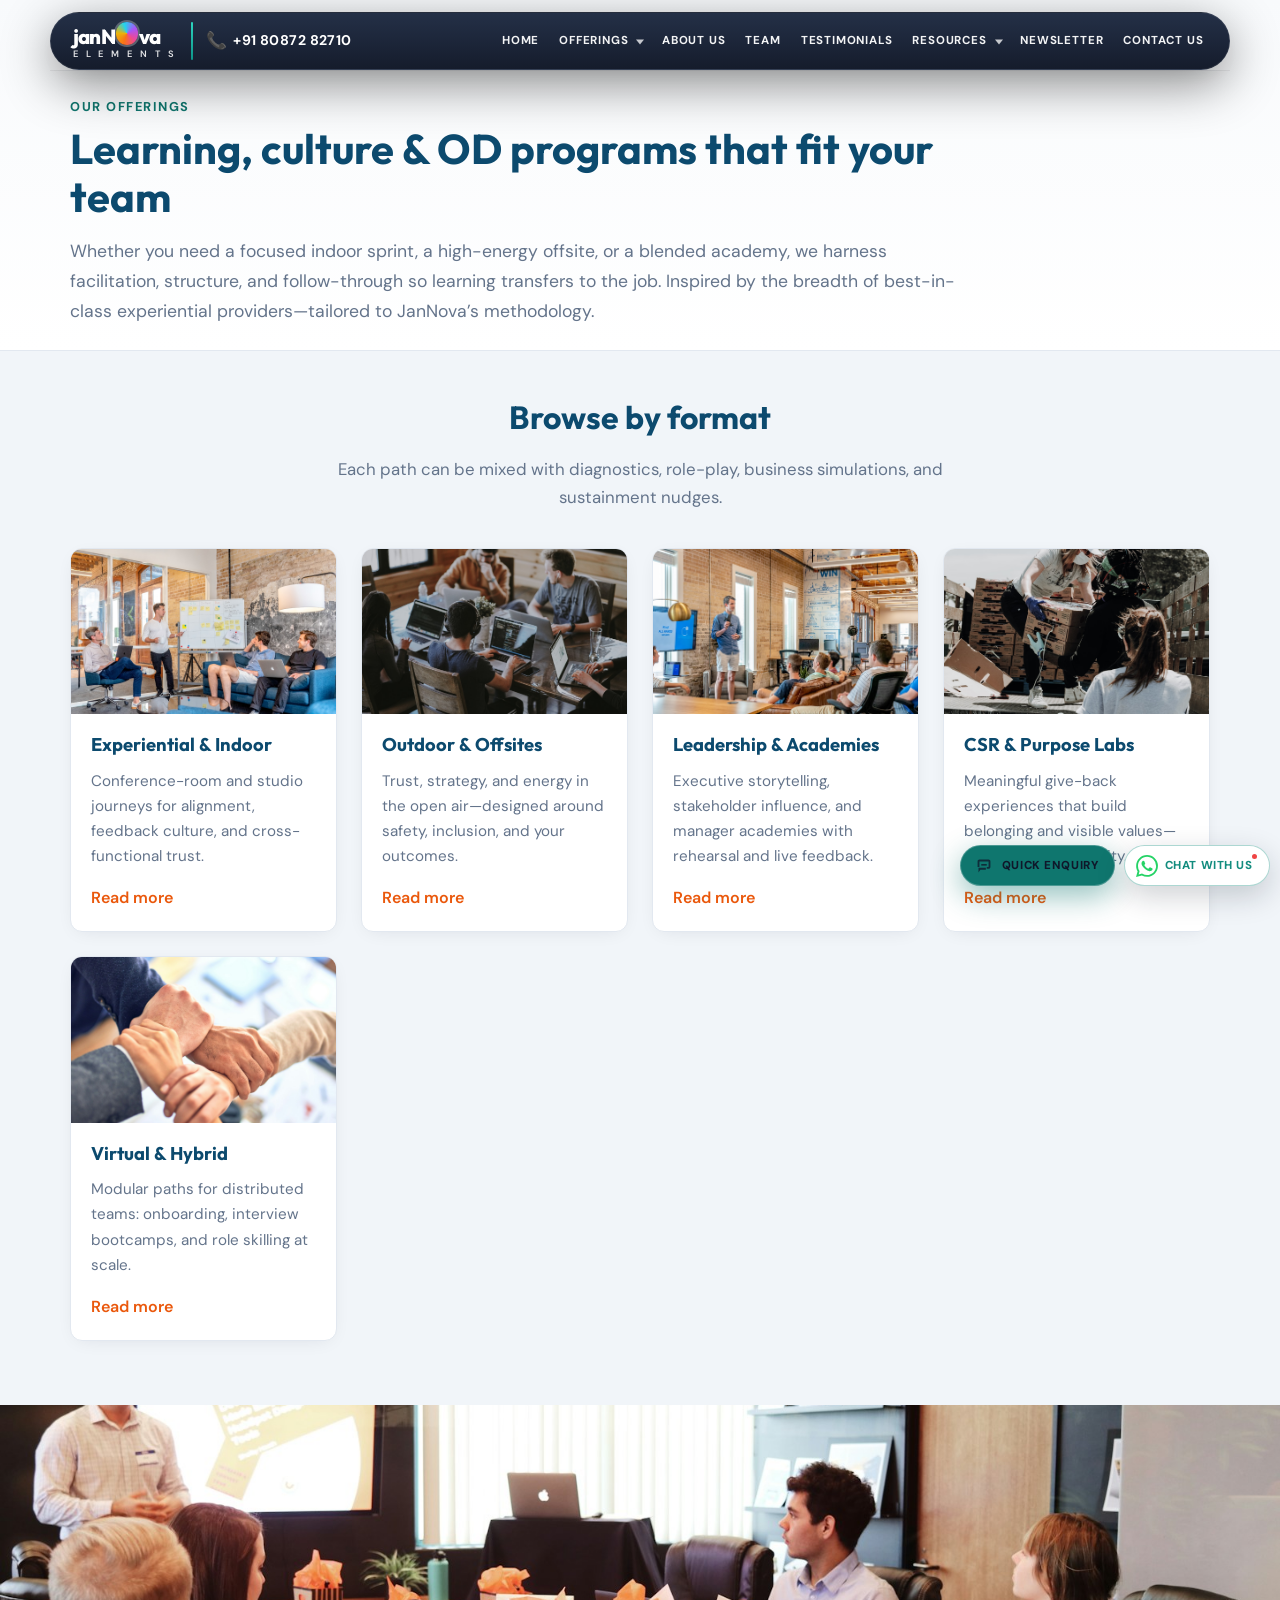
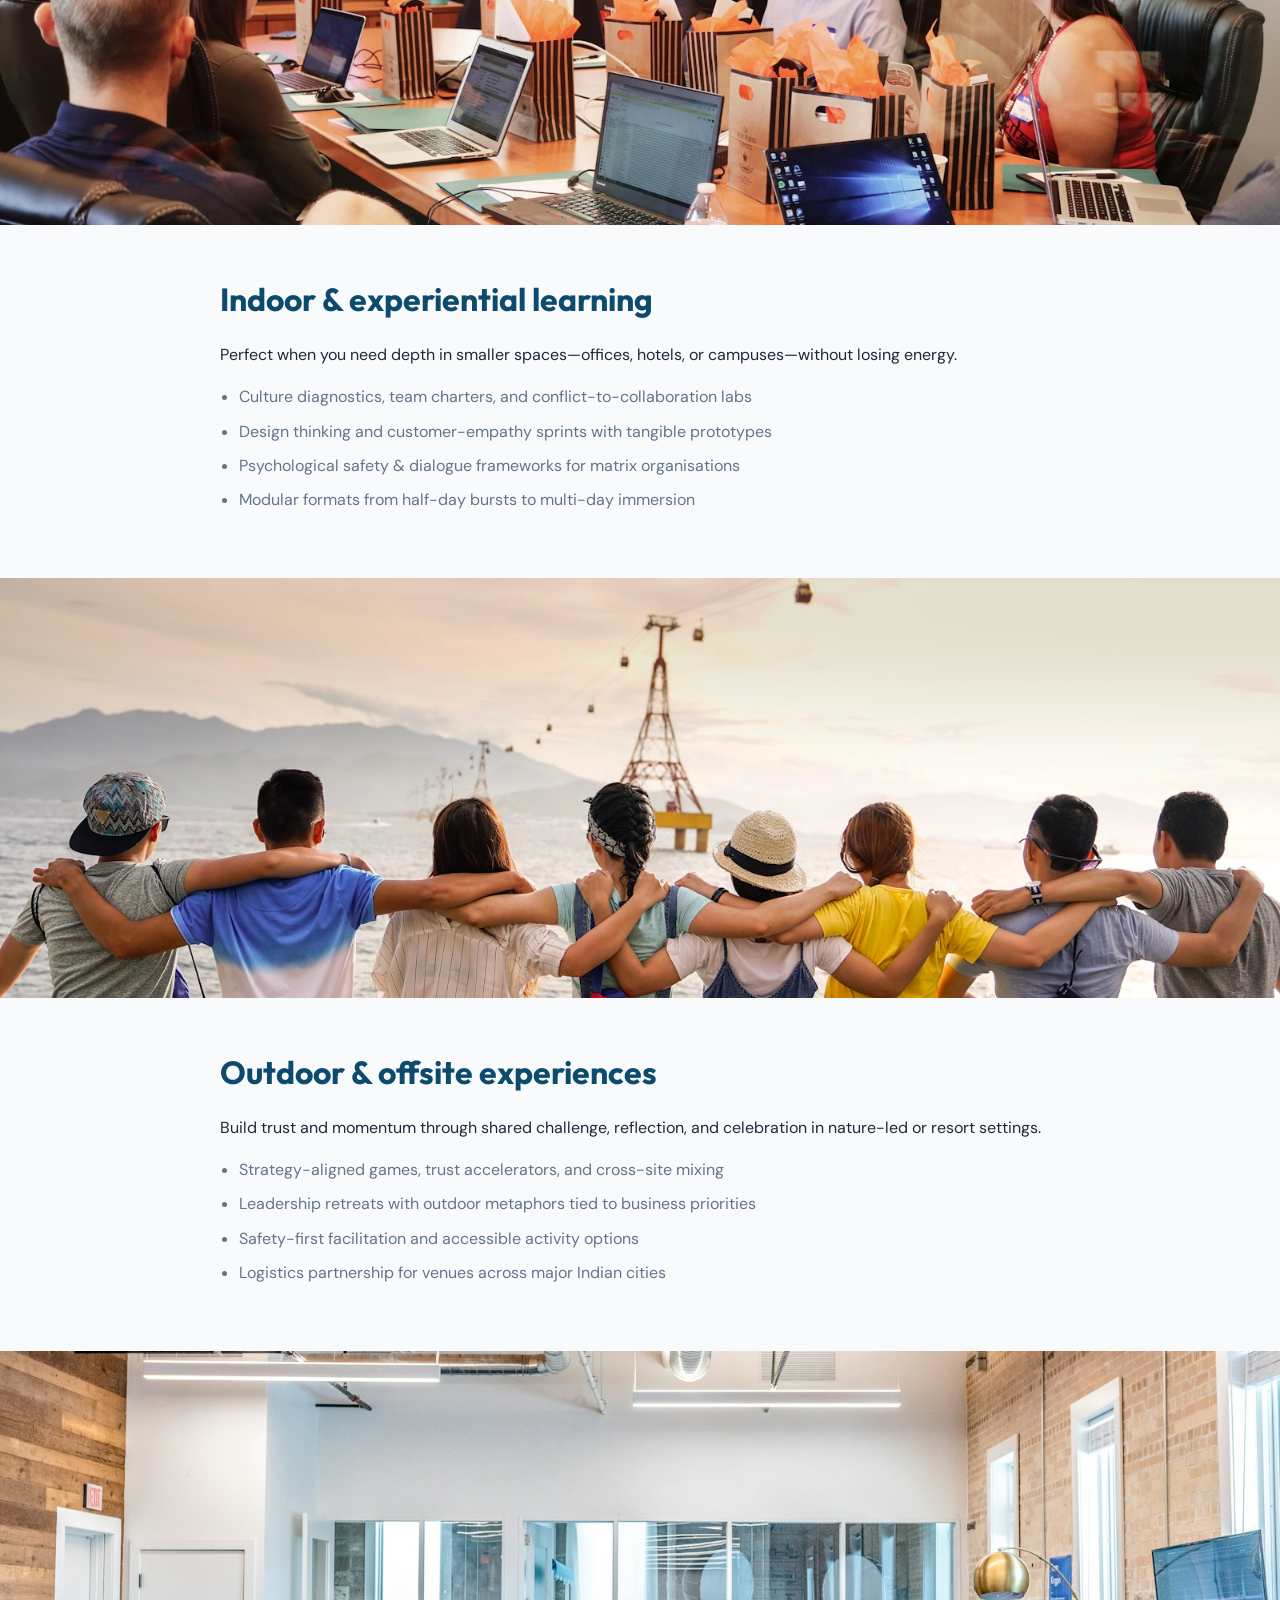
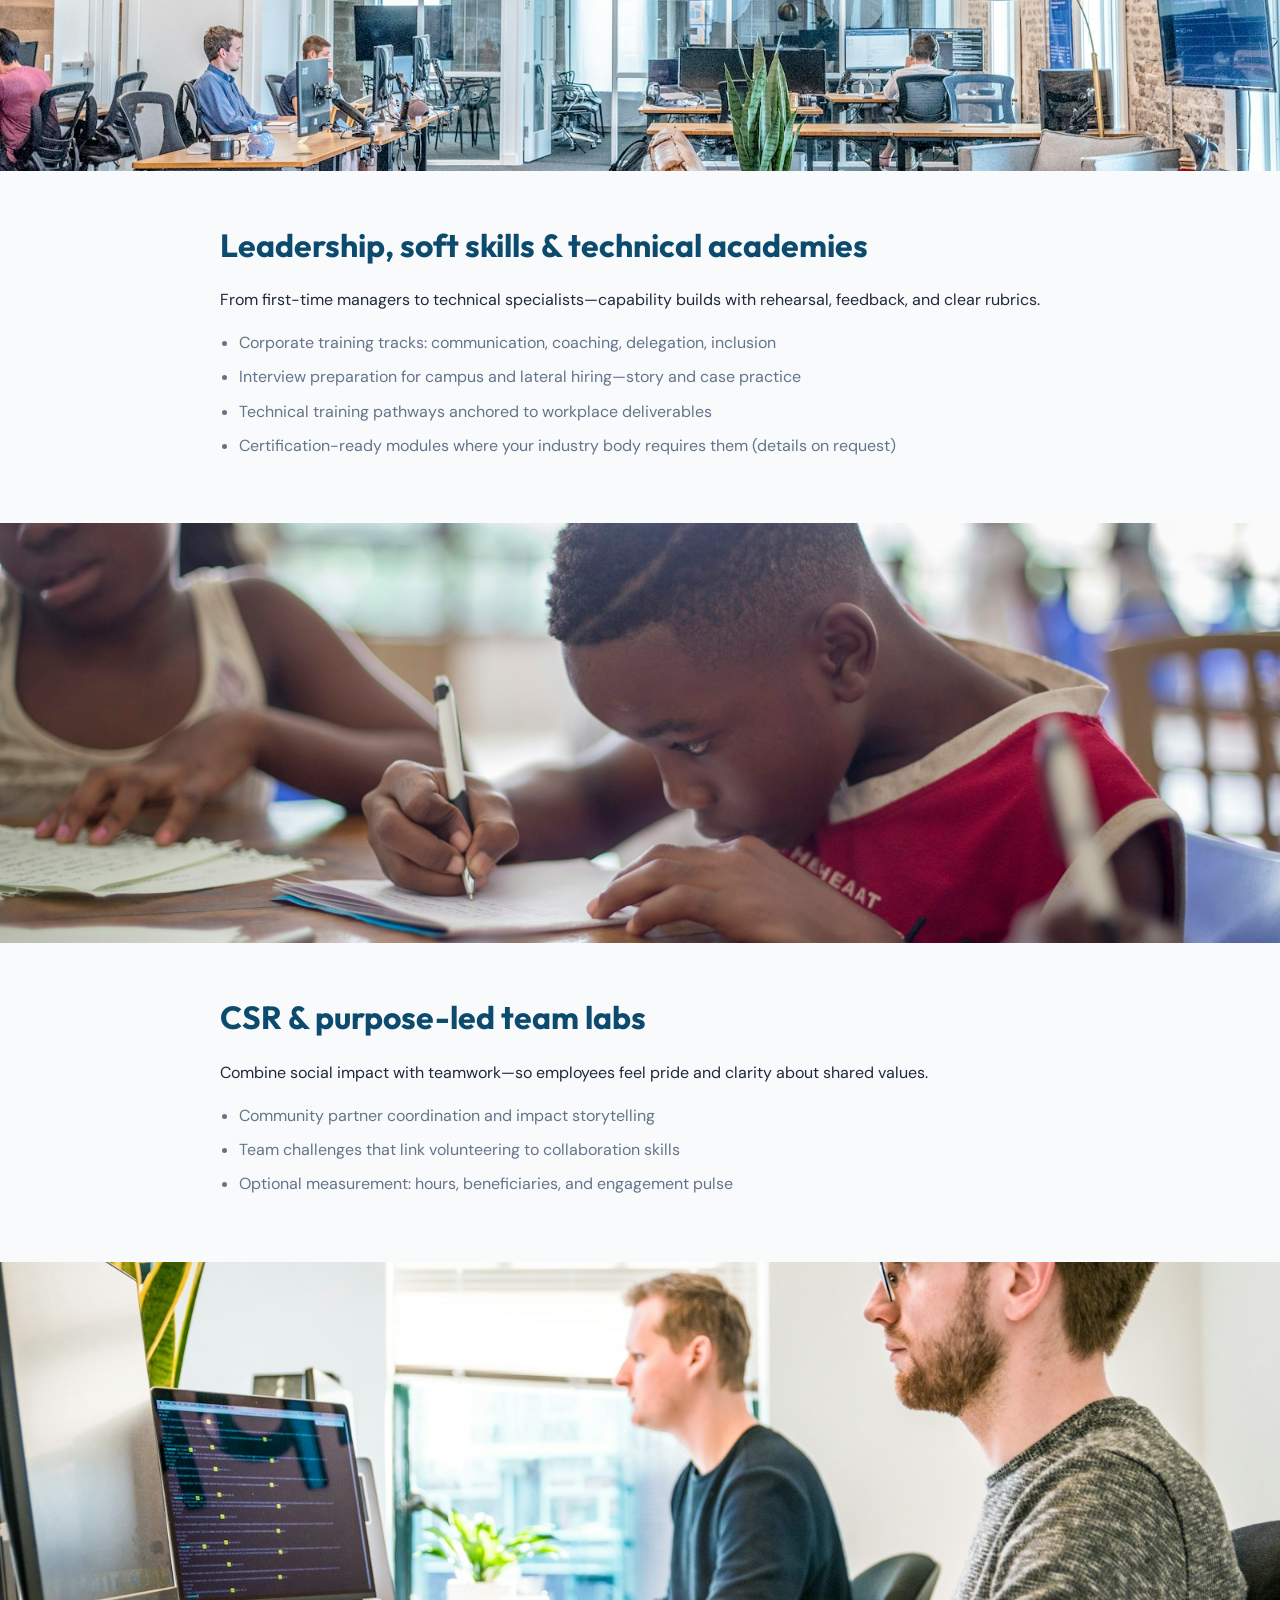
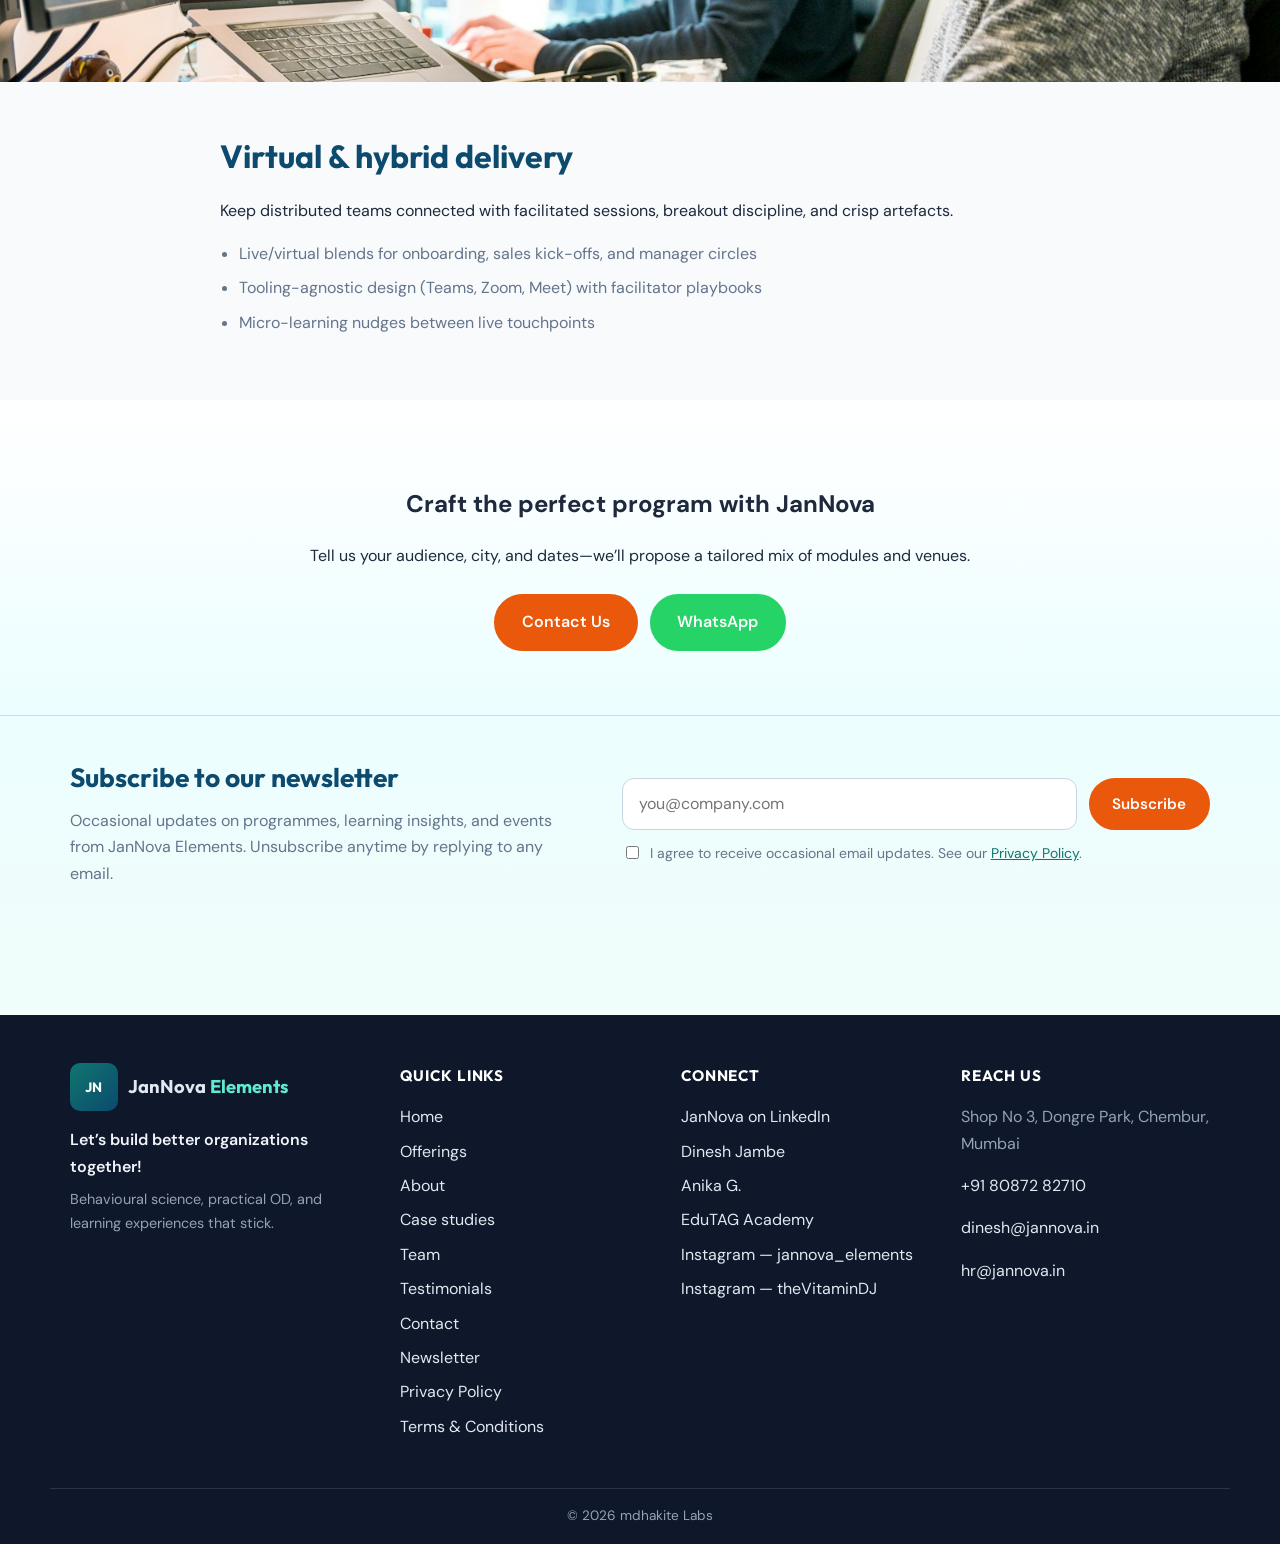
==== commit 37f4638f: "Add newsletter signup with Google Forms integration. Visible section above footer, nav links, and co" ====
--- a/offerings.html
+++ b/offerings.html
@@ -60,9 +60,11 @@
                 <li><a href="index.html#case-studies">Case Studies</a></li>
               </ul>
             </li>
+            <li><a href="index.html#newsletter">Newsletter</a></li>
             <li><a href="index.html#contact">Contact Us</a></li>
           </ul>
           <div class="nav-drawer__footer">
+            <a class="nav-drawer__cta nav-drawer__cta--enquiry" href="index.html#newsletter">Subscribe</a>
             <a class="nav-drawer__cta nav-drawer__cta--enquiry" href="index.html#contact">Quick Enquiry</a>
             <a class="nav-drawer__cta nav-drawer__cta--wa" href="https://wa.me/918087282710" target="_blank" rel="noopener noreferrer">Chat With Us</a>
           </div>
@@ -219,6 +221,29 @@
           <a class="btn btn--primary btn--lg" href="index.html#contact">Contact Us</a>
           <a class="btn btn--whatsapp btn--lg" href="https://wa.me/918087282710" target="_blank" rel="noopener noreferrer">WhatsApp</a>
         </div>
+      </div>
+    </section>
+
+    <section class="newsletter-band" id="newsletter" aria-labelledby="newsletter-heading">
+      <div class="container newsletter-band__inner">
+        <div class="newsletter-band__copy">
+          <h2 id="newsletter-heading">Subscribe to our newsletter</h2>
+          <p>Occasional updates on programmes, learning insights, and events from JanNova Elements. Unsubscribe anytime by replying to any email.</p>
+        </div>
+        <form class="newsletter-form" id="newsletterForm" action="#" method="post" novalidate>
+          <input type="text" class="newsletter-form__honeypot" id="newsletterHoneypot" name="website" tabindex="-1" autocomplete="off" aria-hidden="true">
+          <div class="newsletter-form__row">
+            <label class="visually-hidden" for="newsletterEmail">Email address</label>
+            <input type="email" id="newsletterEmail" name="email" required autocomplete="email" placeholder="you@company.com" inputmode="email">
+            <button type="submit" class="btn btn--primary" id="newsletterSubmit">Subscribe</button>
+          </div>
+          <label class="newsletter-form__consent">
+            <input type="checkbox" id="newsletterConsent" name="consent" required value="yes">
+            <span>I agree to receive occasional email updates. See our <a href="privacy.html">Privacy Policy</a>.</span>
+          </label>
+          <p class="newsletter-form__status newsletter-form__status--success" id="newsletterSuccess" role="status" aria-live="polite" hidden>Thank you — you're on the list.</p>
+          <p class="newsletter-form__status newsletter-form__status--error" id="newsletterError" role="alert" aria-live="assertive" hidden></p>
+        </form>
       </div>
     </section>
   </main>
@@ -243,6 +268,7 @@
           <li><a href="index.html#team">Team</a></li>
           <li><a href="index.html#testimonials">Testimonials</a></li>
           <li><a href="index.html#contact">Contact</a></li>
+          <li><a href="index.html#newsletter">Newsletter</a></li>
           <li><a href="privacy.html">Privacy Policy</a></li>
           <li><a href="terms.html">Terms &amp; Conditions</a></li>
         </ul>
@@ -252,7 +278,6 @@
         <ul class="footer-links">
           <li><a href="https://www.linkedin.com/company/jannova-elements/" target="_blank" rel="noopener noreferrer">JanNova on LinkedIn</a></li>
           <li><a href="https://www.linkedin.com/in/dinesh-trainer-facilitator/" target="_blank" rel="noopener noreferrer">Dinesh Jambe</a></li>
-          <li><a href="https://www.linkedin.com/in/ishitta-training-business/" target="_blank" rel="noopener noreferrer">Ishitta Sagar Chiluka</a></li>
           <li><a href="https://www.linkedin.com/in/anikag01/" target="_blank" rel="noopener noreferrer">Anika G.</a></li>
           <li><a href="https://www.linkedin.com/company/edutag-academy/" target="_blank" rel="noopener noreferrer">EduTAG Academy</a></li>
           <li><a href="https://www.instagram.com/jannova_elements/" target="_blank" rel="noopener noreferrer">Instagram — jannova_elements</a></li>
@@ -287,6 +312,8 @@
     </a>
   </div>
 
+  <script src="js/newsletter-config.js"></script>
+  <script src="js/newsletter.js" defer></script>
   <script src="js/main.js" defer></script>
 </body>
 </html>
--- a/css/styles.css
+++ b/css/styles.css
@@ -1381,6 +1381,116 @@
   border-color: var(--color-primary);
 }
 
+/* Newsletter (Google Form backend) */
+.newsletter-band {
+  background: linear-gradient(180deg, #ecfeff 0%, #f0fdfa 100%);
+  border-top: 1px solid #99f6e4;
+  padding: 2.5rem 0;
+  scroll-margin-top: 6.5rem;
+}
+
+.page--korelate-nav .newsletter-band {
+  padding-bottom: calc(2.5rem + 5.5rem);
+}
+
+.newsletter-band__inner {
+  display: grid;
+  gap: 1.25rem;
+  align-items: start;
+}
+
+.newsletter-band__copy h2 {
+  font-family: var(--font-display);
+  font-size: clamp(1.35rem, 2.5vw, 1.65rem);
+  margin: 0 0 0.5rem;
+  color: var(--color-header);
+}
+
+.newsletter-band__copy p {
+  margin: 0;
+  color: var(--color-muted);
+  max-width: 36rem;
+}
+
+.newsletter-form__row {
+  display: flex;
+  flex-wrap: wrap;
+  gap: 0.75rem;
+  align-items: stretch;
+}
+
+.newsletter-form__row input[type="email"] {
+  flex: 1 1 12rem;
+  min-width: 0;
+  margin: 0;
+  padding: 0.75rem 1rem;
+  border: 1px solid #cbd5e1;
+  border-radius: var(--radius);
+  font: inherit;
+  background: var(--color-surface);
+}
+
+.newsletter-form__row input[type="email"]:focus {
+  outline: 2px solid var(--color-primary);
+  outline-offset: 1px;
+  border-color: var(--color-primary);
+}
+
+.newsletter-form__consent {
+  display: flex;
+  gap: 0.5rem;
+  align-items: flex-start;
+  margin: 0.75rem 0 0;
+  font-size: 0.875rem;
+  color: var(--color-muted);
+  cursor: pointer;
+}
+
+.newsletter-form__consent input {
+  margin-top: 0.2rem;
+  flex-shrink: 0;
+}
+
+.newsletter-form__consent a {
+  text-decoration: underline;
+}
+
+.newsletter-form__honeypot {
+  position: absolute;
+  left: -9999px;
+  width: 1px;
+  height: 1px;
+  opacity: 0;
+  pointer-events: none;
+}
+
+.newsletter-form__status {
+  margin: 0.75rem 0 0;
+  font-size: 0.95rem;
+}
+
+.newsletter-form__status--success {
+  color: var(--color-primary-dark);
+  font-weight: 600;
+}
+
+.newsletter-form__status--error {
+  color: #b91c1c;
+}
+
+.newsletter-form--done .newsletter-form__row,
+.newsletter-form--done .newsletter-form__consent {
+  display: none;
+}
+
+@media (min-width: 768px) {
+  .newsletter-band__inner {
+    grid-template-columns: 1fr 1.15fr;
+    gap: 2.5rem;
+    align-items: center;
+  }
+}
+
 /* Footer */
 .site-footer {
   background: #0f172a;
